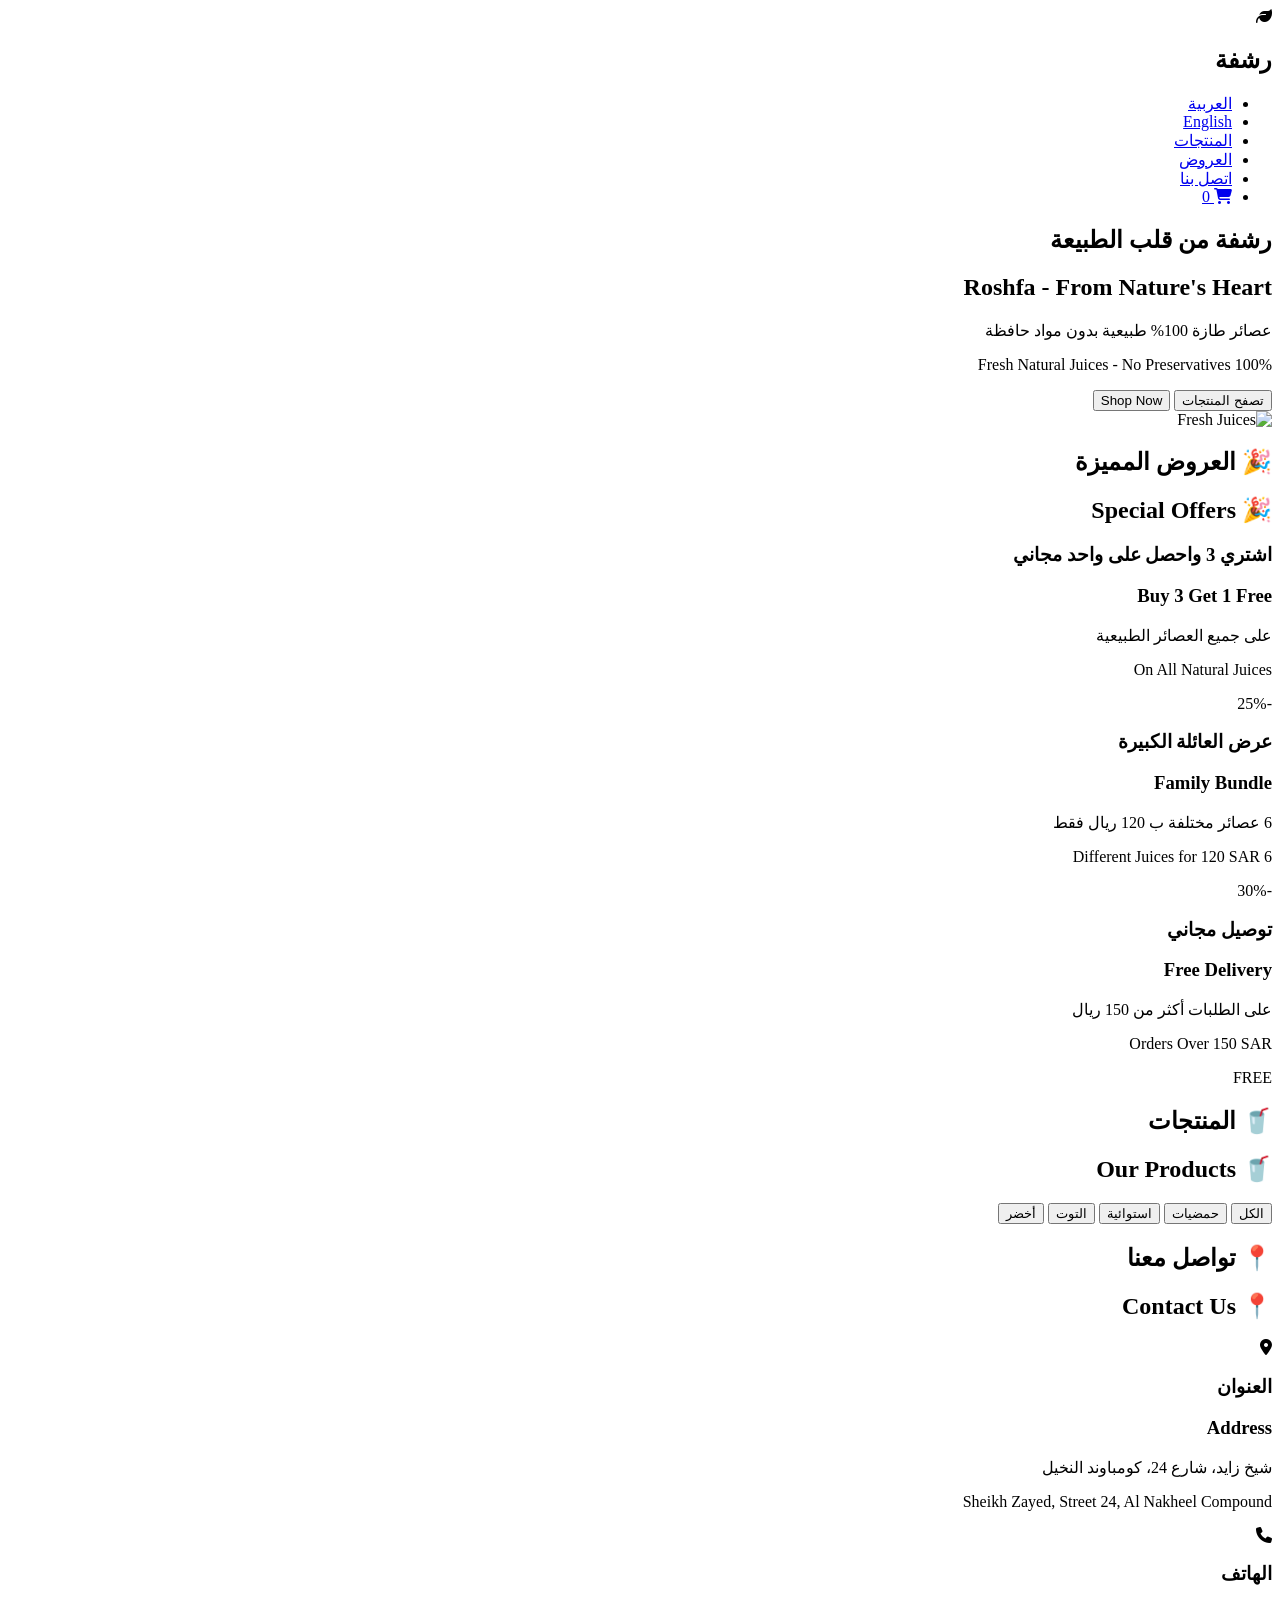
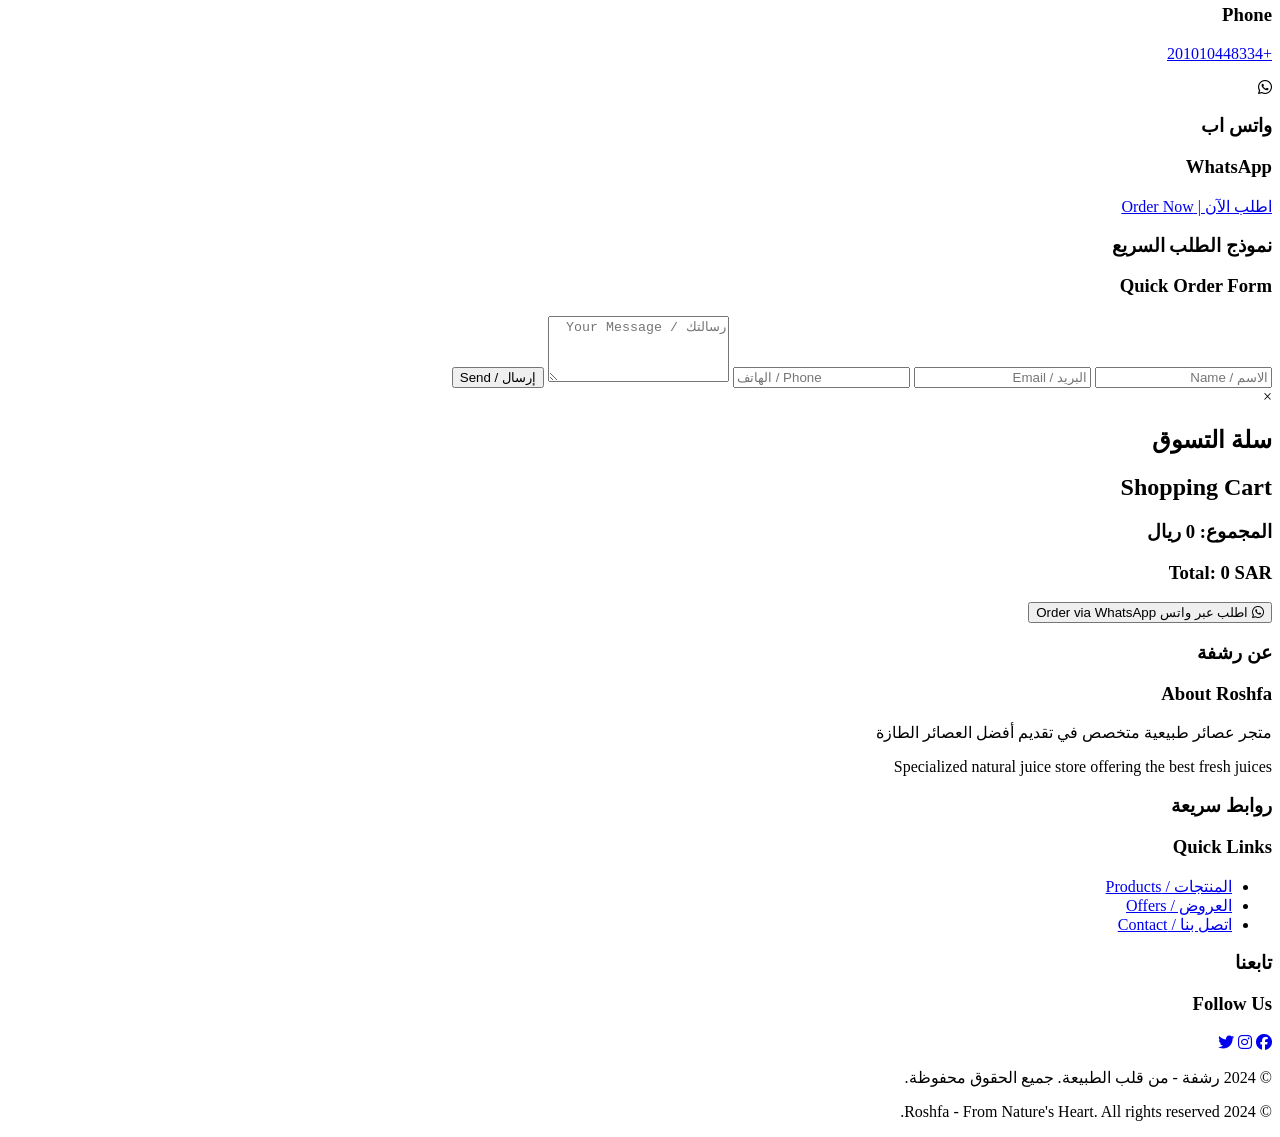
==== index.html @ 27d3b195 "Create main homepage with Arabic/English support" ====
<!DOCTYPE html>
<html lang="ar" dir="rtl">
<head>
    <meta charset="UTF-8">
    <meta name="viewport" content="width=device-width, initial-scale=1.0">
    <title>رشفة - من قلب الطبيعة | Roshfa - From Nature's Heart</title>
    <link rel="stylesheet" href="styles.css">
    <link rel="stylesheet" href="https://cdnjs.cloudflare.com/ajax/libs/font-awesome/6.4.0/css/all.min.css">
</head>
<body>
    <!-- Navigation Bar -->
    <nav class="navbar">
        <div class="container">
            <div class="logo">
                <i class="fas fa-leaf"></i>
                <h1>رشفة</h1>
            </div>
            <ul class="nav-links">
                <li><a href="#home" onclick="setLanguage('ar')">العربية</a></li>
                <li><a href="#home" onclick="setLanguage('en')">English</a></li>
                <li><a href="#products">المنتجات</a></li>
                <li><a href="#offers">العروض</a></li>
                <li><a href="#contact">اتصل بنا</a></li>
                <li><a href="#cart" class="cart-btn"><i class="fas fa-shopping-cart"></i> <span id="cart-count">0</span></a></li>
            </ul>
            <div class="hamburger">
                <span></span>
                <span></span>
                <span></span>
            </div>
        </div>
    </nav>

    <!-- Hero Section -->
    <section id="home" class="hero">
        <div class="hero-content">
            <h2 class="ar-text">رشفة من قلب الطبيعة</h2>
            <h2 class="en-text">Roshfa - From Nature's Heart</h2>
            <p class="ar-text">عصائر طازة 100% طبيعية بدون مواد حافظة</p>
            <p class="en-text">100% Fresh Natural Juices - No Preservatives</p>
            <button class="cta-btn ar-text" onclick="document.getElementById('products').scrollIntoView()">تصفح المنتجات</button>
            <button class="cta-btn en-text" onclick="document.getElementById('products').scrollIntoView()">Shop Now</button>
        </div>
        <div class="hero-image">
            <img src="https://images.unsplash.com/photo-1600271886742-f049cd451bba?w=500&h=500&fit=crop" alt="Fresh Juices">
        </div>
    </section>

    <!-- Offers Section -->
    <section id="offers" class="offers">
        <div class="container">
            <h2 class="ar-text">🎉 العروض المميزة</h2>
            <h2 class="en-text">🎉 Special Offers</h2>
            <div class="offers-grid">
                <div class="offer-card offer-1">
                    <h3 class="ar-text">اشتري 3 واحصل على واحد مجاني</h3>
                    <h3 class="en-text">Buy 3 Get 1 Free</h3>
                    <p class="ar-text">على جميع العصائر الطبيعية</p>
                    <p class="en-text">On All Natural Juices</p>
                    <span class="discount-badge">-25%</span>
                </div>
                <div class="offer-card offer-2">
                    <h3 class="ar-text">عرض العائلة الكبيرة</h3>
                    <h3 class="en-text">Family Bundle</h3>
                    <p class="ar-text">6 عصائر مختلفة ب 120 ريال فقط</p>
                    <p class="en-text">6 Different Juices for 120 SAR</p>
                    <span class="discount-badge">-30%</span>
                </div>
                <div class="offer-card offer-3">
                    <h3 class="ar-text">توصيل مجاني</h3>
                    <h3 class="en-text">Free Delivery</h3>
                    <p class="ar-text">على الطلبات أكثر من 150 ريال</p>
                    <p class="en-text">Orders Over 150 SAR</p>
                    <span class="discount-badge">FREE</span>
                </div>
            </div>
        </div>
    </section>

    <!-- Products Section -->
    <section id="products" class="products">
        <div class="container">
            <h2 class="ar-text">🥤 المنتجات</h2>
            <h2 class="en-text">🥤 Our Products</h2>
            
            <div class="filter-buttons">
                <button class="filter-btn active" onclick="filterProducts('all')">الكل</button>
                <button class="filter-btn" onclick="filterProducts('citrus')">حمضيات</button>
                <button class="filter-btn" onclick="filterProducts('tropical')">استوائية</button>
                <button class="filter-btn" onclick="filterProducts('berries')">التوت</button>
                <button class="filter-btn" onclick="filterProducts('green')">أخضر</button>
            </div>

            <div class="products-grid" id="products-grid">
                <!-- Products will be loaded here -->
            </div>
        </div>
    </section>

    <!-- Contact Section -->
    <section id="contact" class="contact">
        <div class="container">
            <h2 class="ar-text">📍 تواصل معنا</h2>
            <h2 class="en-text">📍 Contact Us</h2>
            
            <div class="contact-info">
                <div class="info-card">
                    <i class="fas fa-map-marker-alt"></i>
                    <h3 class="ar-text">العنوان</h3>
                    <h3 class="en-text">Address</h3>
                    <p class="ar-text">شيخ زايد، شارع 24، كومباوند النخيل</p>
                    <p class="en-text">Sheikh Zayed, Street 24, Al Nakheel Compound</p>
                </div>
                <div class="info-card">
                    <i class="fas fa-phone"></i>
                    <h3 class="ar-text">الهاتف</h3>
                    <h3 class="en-text">Phone</h3>
                    <p><a href="tel:+201010448334">+201010448334</a></p>
                </div>
                <div class="info-card">
                    <i class="fab fa-whatsapp"></i>
                    <h3 class="ar-text">واتس اب</h3>
                    <h3 class="en-text">WhatsApp</h3>
                    <p><a href="https://wa.me/201010448334" target="_blank">اطلب الآن | Order Now</a></p>
                </div>
            </div>

            <div class="order-form">
                <h3 class="ar-text">نموذج الطلب السريع</h3>
                <h3 class="en-text">Quick Order Form</h3>
                <form id="order-form">
                    <input type="text" placeholder="الاسم / Name" required>
                    <input type="email" placeholder="البريد / Email" required>
                    <input type="tel" placeholder="الهاتف / Phone" required>
                    <textarea placeholder="رسالتك / Your Message" rows="4" required></textarea>
                    <button type="submit" class="submit-btn">إرسال / Send</button>
                </form>
            </div>
        </div>
    </section>

    <!-- Cart Modal -->
    <div id="cart-modal" class="modal">
        <div class="modal-content">
            <span class="close" onclick="closeCart()">&times;</span>
            <h2 class="ar-text">سلة التسوق</h2>
            <h2 class="en-text">Shopping Cart</h2>
            <div id="cart-items"></div>
            <div class="cart-total">
                <h3 class="ar-text">المجموع: <span id="total-price">0</span> ريال</h3>
                <h3 class="en-text">Total: <span id="total-price-en">0</span> SAR</h3>
            </div>
            <button class="order-btn" onclick="orderViaWhatsApp()">
                <i class="fab fa-whatsapp"></i>
                <span class="ar-text">اطلب عبر واتس</span>
                <span class="en-text">Order via WhatsApp</span>
            </button>
        </div>
    </div>

    <!-- Footer -->
    <footer class="footer">
        <div class="container">
            <div class="footer-content">
                <div class="footer-section">
                    <h3 class="ar-text">عن رشفة</h3>
                    <h3 class="en-text">About Roshfa</h3>
                    <p class="ar-text">متجر عصائر طبيعية متخصص في تقديم أفضل العصائر الطازة</p>
                    <p class="en-text">Specialized natural juice store offering the best fresh juices</p>
                </div>
                <div class="footer-section">
                    <h3 class="ar-text">روابط سريعة</h3>
                    <h3 class="en-text">Quick Links</h3>
                    <ul>
                        <li><a href="#products">المنتجات / Products</a></li>
                        <li><a href="#offers">العروض / Offers</a></li>
                        <li><a href="#contact">اتصل بنا / Contact</a></li>
                    </ul>
                </div>
                <div class="footer-section">
                    <h3 class="ar-text">تابعنا</h3>
                    <h3 class="en-text">Follow Us</h3>
                    <div class="social-links">
                        <a href="#"><i class="fab fa-facebook"></i></a>
                        <a href="#"><i class="fab fa-instagram"></i></a>
                        <a href="#"><i class="fab fa-twitter"></i></a>
                    </div>
                </div>
            </div>
            <div class="footer-bottom">
                <p class="ar-text">&copy; 2024 رشفة - من قلب الطبيعة. جميع الحقوق محفوظة.</p>
                <p class="en-text">&copy; 2024 Roshfa - From Nature's Heart. All rights reserved.</p>
            </div>
        </div>
    </footer>

    <script src="script.js"></script>
</body>
</html>
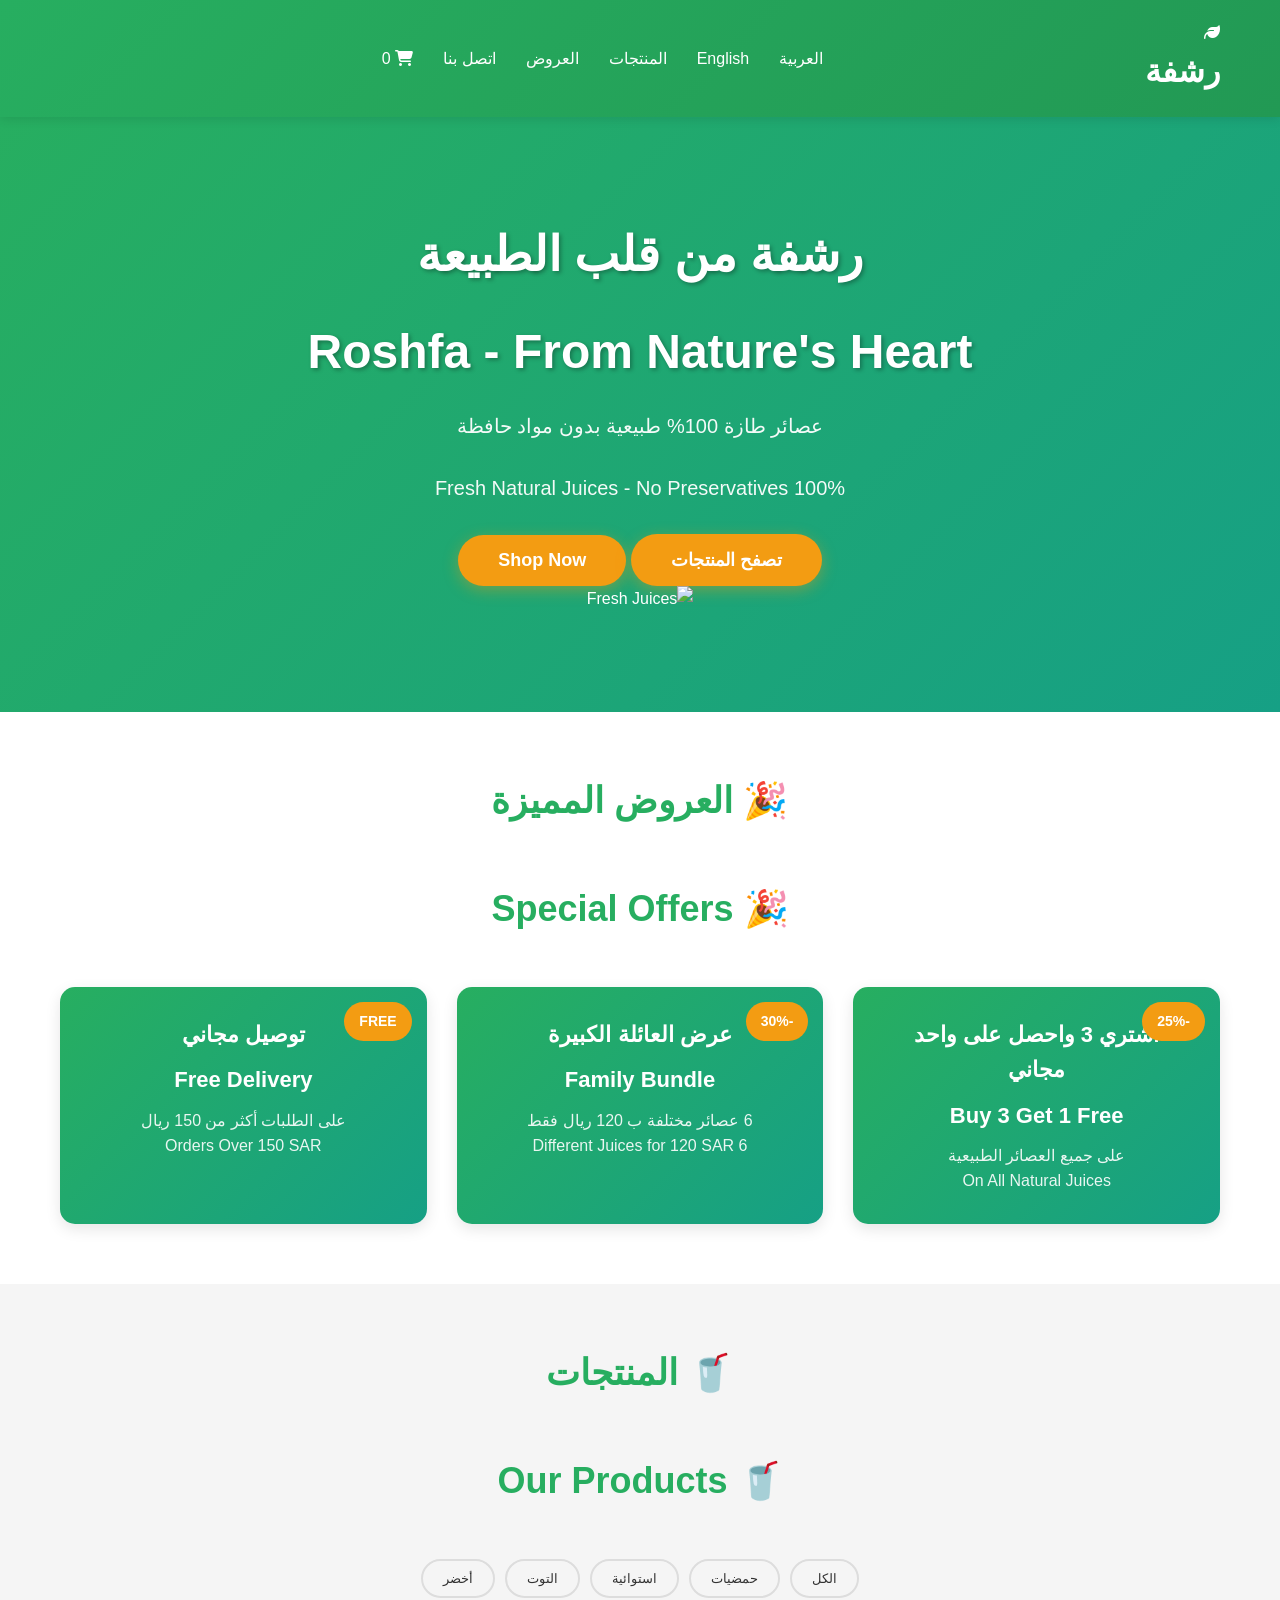
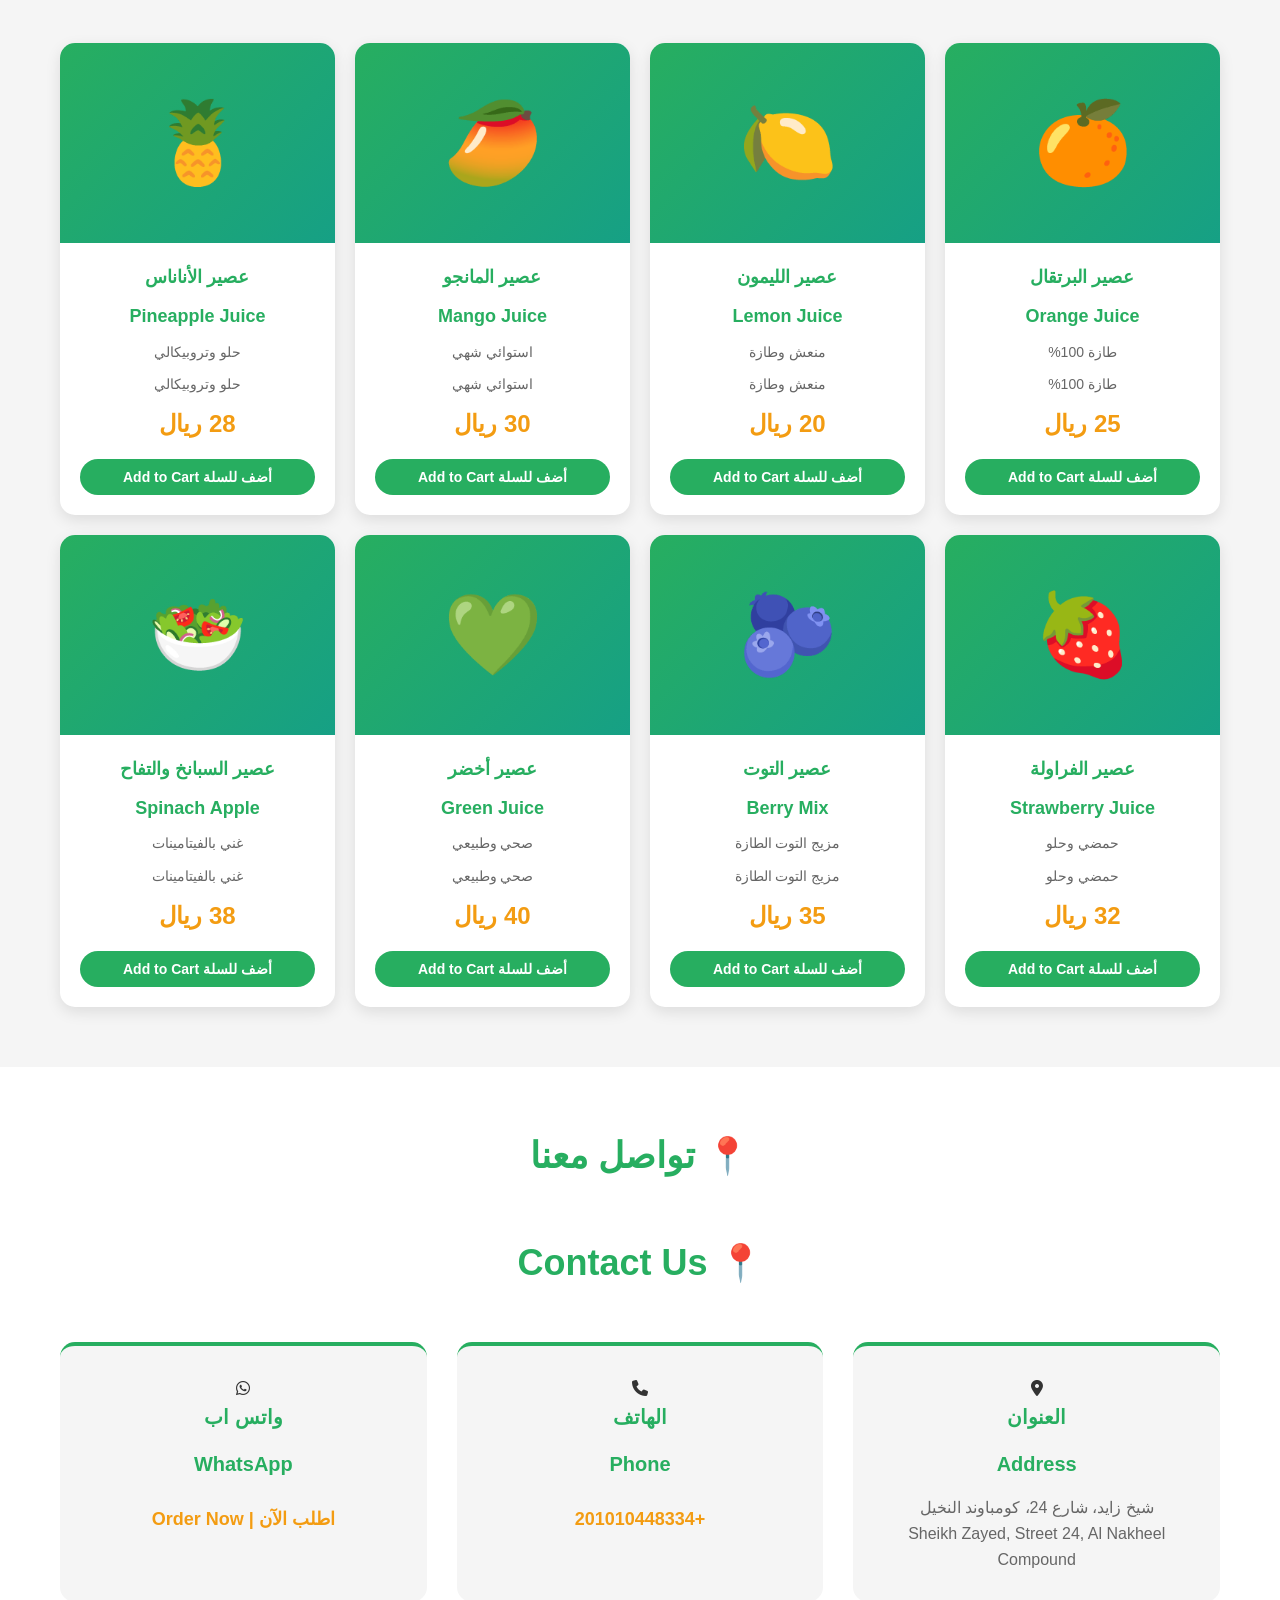
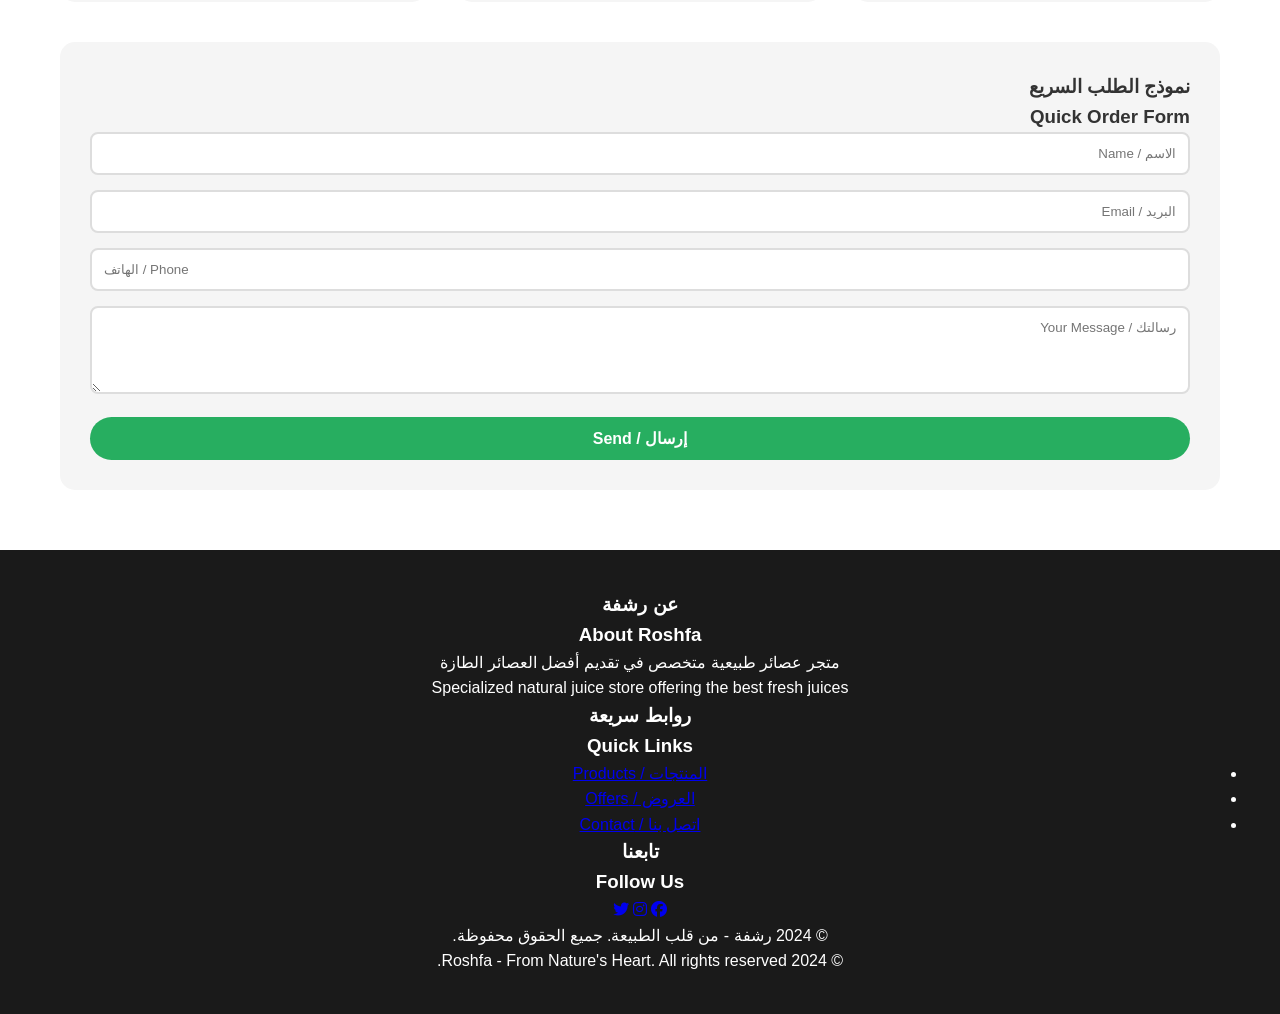
==== commit f6707756: "Fix: correct stylesheet link from styles.css to style.css and add proper cart opening functionality" ====
--- a/index.html
+++ b/index.html
@@ -4,7 +4,7 @@
     <meta charset="UTF-8">
     <meta name="viewport" content="width=device-width, initial-scale=1.0">
     <title>رشفة - من قلب الطبيعة | Roshfa - From Nature's Heart</title>
-    <link rel="stylesheet" href="styles.css">
+    <link rel="stylesheet" href="style.css">
     <link rel="stylesheet" href="https://cdnjs.cloudflare.com/ajax/libs/font-awesome/6.4.0/css/all.min.css">
 </head>
 <body>
@@ -21,7 +21,7 @@
                 <li><a href="#products">المنتجات</a></li>
                 <li><a href="#offers">العروض</a></li>
                 <li><a href="#contact">اتصل بنا</a></li>
-                <li><a href="#cart" class="cart-btn"><i class="fas fa-shopping-cart"></i> <span id="cart-count">0</span></a></li>
+                <li><a href="#cart" class="cart-btn" onclick="openCart()"><i class="fas fa-shopping-cart"></i> <span id="cart-count">0</span></a></li>
             </ul>
             <div class="hamburger">
                 <span></span>
--- a/style.css
+++ b/style.css
@@ -0,0 +1,414 @@
+/* ========== Global Styles ========== */
+* {
+    margin: 0;
+    padding: 0;
+    box-sizing: border-box;
+}
+
+html {
+    scroll-behavior: smooth;
+}
+
+body {
+    font-family: 'Arial', sans-serif;
+    background-color: #f5f5f5;
+    color: #333;
+    line-height: 1.6;
+}
+
+.container {
+    max-width: 1200px;
+    margin: 0 auto;
+    padding: 0 20px;
+}
+
+/* ========== Navigation Bar ========== */
+.navbar {
+    background: linear-gradient(135deg, #27ae60, #229954);
+    color: white;
+    padding: 20px 0;
+    position: sticky;
+    top: 0;
+    z-index: 100;
+    box-shadow: 0 2px 10px rgba(0, 0, 0, 0.1);
+}
+
+.navbar .container {
+    display: flex;
+    justify-content: space-between;
+    align-items: center;
+}
+
+.logo h1 {
+    font-size: 32px;
+    margin: 0;
+}
+
+.logo p {
+    font-size: 14px;
+    margin: 0;
+    opacity: 0.9;
+}
+
+.nav-links {
+    display: flex;
+    gap: 30px;
+    list-style: none;
+}
+
+.nav-links a {
+    color: white;
+    text-decoration: none;
+    font-size: 16px;
+    transition: opacity 0.3s ease;
+}
+
+.nav-links a:hover {
+    opacity: 0.7;
+}
+
+/* ========== Hero Section ========== */
+.hero {
+    background: linear-gradient(135deg, #27ae60 0%, #16a085 100%);
+    color: white;
+    padding: 100px 20px;
+    text-align: center;
+    min-height: 500px;
+    display: flex;
+    flex-direction: column;
+    justify-content: center;
+    align-items: center;
+}
+
+.hero h2 {
+    font-size: 48px;
+    margin-bottom: 20px;
+    text-shadow: 2px 2px 4px rgba(0, 0, 0, 0.3);
+}
+
+.hero p {
+    font-size: 20px;
+    margin-bottom: 30px;
+    opacity: 0.95;
+}
+
+.cta-btn {
+    background-color: #f39c12;
+    color: white;
+    padding: 15px 40px;
+    font-size: 18px;
+    border: none;
+    border-radius: 50px;
+    cursor: pointer;
+    font-weight: bold;
+    transition: all 0.3s ease;
+    box-shadow: 0 4px 15px rgba(243, 156, 18, 0.4);
+}
+
+.cta-btn:hover {
+    background-color: #e67e22;
+    transform: translateY(-3px);
+    box-shadow: 0 6px 20px rgba(243, 156, 18, 0.6);
+}
+
+.cta-btn:active {
+    transform: translateY(-1px);
+}
+
+/* ========== Offers Section ========== */
+.offers {
+    padding: 60px 20px;
+    background-color: white;
+}
+
+.offers h2 {
+    text-align: center;
+    font-size: 36px;
+    margin-bottom: 50px;
+    color: #27ae60;
+    font-weight: bold;
+}
+
+.offers-grid {
+    display: grid;
+    grid-template-columns: repeat(auto-fit, minmax(280px, 1fr));
+    gap: 30px;
+}
+
+.offer-card {
+    background: linear-gradient(135deg, #27ae60, #16a085);
+    color: white;
+    padding: 30px;
+    border-radius: 15px;
+    position: relative;
+    box-shadow: 0 5px 15px rgba(0, 0, 0, 0.1);
+    transition: all 0.3s ease;
+    text-align: center;
+}
+
+.offer-card:hover {
+    transform: translateY(-10px);
+    box-shadow: 0 15px 30px rgba(0, 0, 0, 0.2);
+}
+
+.offer-card h3 {
+    font-size: 22px;
+    margin-bottom: 10px;
+}
+
+.offer-card p {
+    font-size: 16px;
+    opacity: 0.9;
+}
+
+.discount-badge {
+    position: absolute;
+    top: 15px;
+    right: 15px;
+    background-color: #f39c12;
+    color: white;
+    padding: 8px 15px;
+    border-radius: 20px;
+    font-weight: bold;
+    font-size: 14px;
+}
+
+/* ========== Products Section ========== */
+.products {
+    padding: 60px 20px;
+    background-color: #f5f5f5;
+}
+
+.products h2 {
+    text-align: center;
+    font-size: 36px;
+    margin-bottom: 50px;
+    color: #27ae60;
+    font-weight: bold;
+}
+
+.products-grid {
+    display: grid;
+    grid-template-columns: repeat(auto-fill, minmax(220px, 1fr));
+    gap: 20px;
+}
+
+.product-card {
+    background-color: white;
+    border-radius: 15px;
+    overflow: hidden;
+    box-shadow: 0 5px 15px rgba(0, 0, 0, 0.1);
+    transition: all 0.3s ease;
+    cursor: pointer;
+}
+
+.product-card:hover {
+    transform: translateY(-10px);
+    box-shadow: 0 15px 30px rgba(0, 0, 0, 0.2);
+}
+
+.product-image {
+    width: 100%;
+    height: 200px;
+    background: linear-gradient(135deg, #27ae60, #16a085);
+    display: flex;
+    align-items: center;
+    justify-content: center;
+    font-size: 80px;
+}
+
+.product-info {
+    padding: 20px;
+    text-align: center;
+}
+
+.product-info h3 {
+    color: #27ae60;
+    margin-bottom: 10px;
+    font-size: 18px;
+}
+
+.product-info p {
+    color: #666;
+    font-size: 14px;
+    margin-bottom: 10px;
+}
+
+.product-price {
+    color: #f39c12;
+    font-size: 24px;
+    font-weight: bold;
+    margin-bottom: 15px;
+}
+
+.add-to-cart {
+    background-color: #27ae60;
+    color: white;
+    padding: 10px 20px;
+    border: none;
+    border-radius: 25px;
+    cursor: pointer;
+    font-weight: bold;
+    font-size: 14px;
+    transition: all 0.3s ease;
+    width: 100%;
+}
+
+.add-to-cart:hover {
+    background-color: #229954;
+    transform: scale(1.05);
+}
+
+.add-to-cart:active {
+    transform: scale(0.98);
+}
+
+/* ========== Contact Section ========== */
+.contact {
+    padding: 60px 20px;
+    background-color: white;
+}
+
+.contact h2 {
+    text-align: center;
+    font-size: 36px;
+    margin-bottom: 50px;
+    color: #27ae60;
+    font-weight: bold;
+}
+
+.contact-info {
+    display: grid;
+    grid-template-columns: repeat(auto-fit, minmax(250px, 1fr));
+    gap: 30px;
+    margin-bottom: 40px;
+}
+
+.info-card {
+    background-color: #f5f5f5;
+    padding: 30px;
+    border-radius: 15px;
+    text-align: center;
+    border-top: 4px solid #27ae60;
+    transition: all 0.3s ease;
+}
+
+.info-card:hover {
+    box-shadow: 0 10px 25px rgba(0, 0, 0, 0.1);
+    transform: translateY(-5px);
+}
+
+.info-card h3 {
+    color: #27ae60;
+    margin-bottom: 15px;
+    font-size: 20px;
+}
+
+.info-card p {
+    font-size: 16px;
+    color: #666;
+}
+
+.info-card a {
+    color: #f39c12;
+    text-decoration: none;
+    font-weight: bold;
+    font-size: 18px;
+    display: inline-block;
+    margin-top: 10px;
+    transition: all 0.3s ease;
+}
+
+.info-card a:hover {
+    color: #e67e22;
+    transform: scale(1.1);
+}
+
+.whatsapp-btn {
+    display: inline-block;
+    background-color: #25d366;
+    color: white;
+    padding: 15px 40px;
+    border-radius: 50px;
+    text-decoration: none;
+    font-weight: bold;
+    font-size: 16px;
+    transition: all 0.3s ease;
+    margin-top: 15px;
+}
+
+.whatsapp-btn:hover {
+    background-color: #20ba5a;
+    transform: scale(1.05);
+}
+
+/* ========== Footer ========== */
+.footer {
+    background-color: #1a1a1a;
+    color: white;
+    padding: 40px 20px;
+    text-align: center;
+    font-size: 16px;
+}
+
+/* ========== Responsive Design ========== */
+@media (max-width: 768px) {
+    .hero h2 {
+        font-size: 36px;
+    }
+
+    .hero p {
+        font-size: 16px;
+    }
+
+    .nav-links {
+        gap: 15px;
+        font-size: 14px;
+    }
+
+    .offers h2,
+    .products h2,
+    .contact h2 {
+        font-size: 28px;
+        margin-bottom: 30px;
+    }
+
+    .products-grid {
+        grid-template-columns: repeat(auto-fill, minmax(150px, 1fr));
+        gap: 15px;
+    }
+
+    .offer-card,
+    .info-card {
+        padding: 20px;
+    }
+
+    .contact-info {
+        grid-template-columns: 1fr;
+    }
+}
+
+@media (max-width: 480px) {
+    .navbar .container {
+        flex-direction: column;
+        gap: 15px;
+    }
+
+    .nav-links {
+        flex-wrap: wrap;
+        justify-content: center;
+    }
+
+    .hero {
+        padding: 60px 15px;
+        min-height: 400px;
+    }
+
+    .hero h2 {
+        font-size: 28px;
+    }
+
+    .products-grid {
+        grid-template-columns: repeat(auto-fill, minmax(140px, 1fr));
+    }
+}
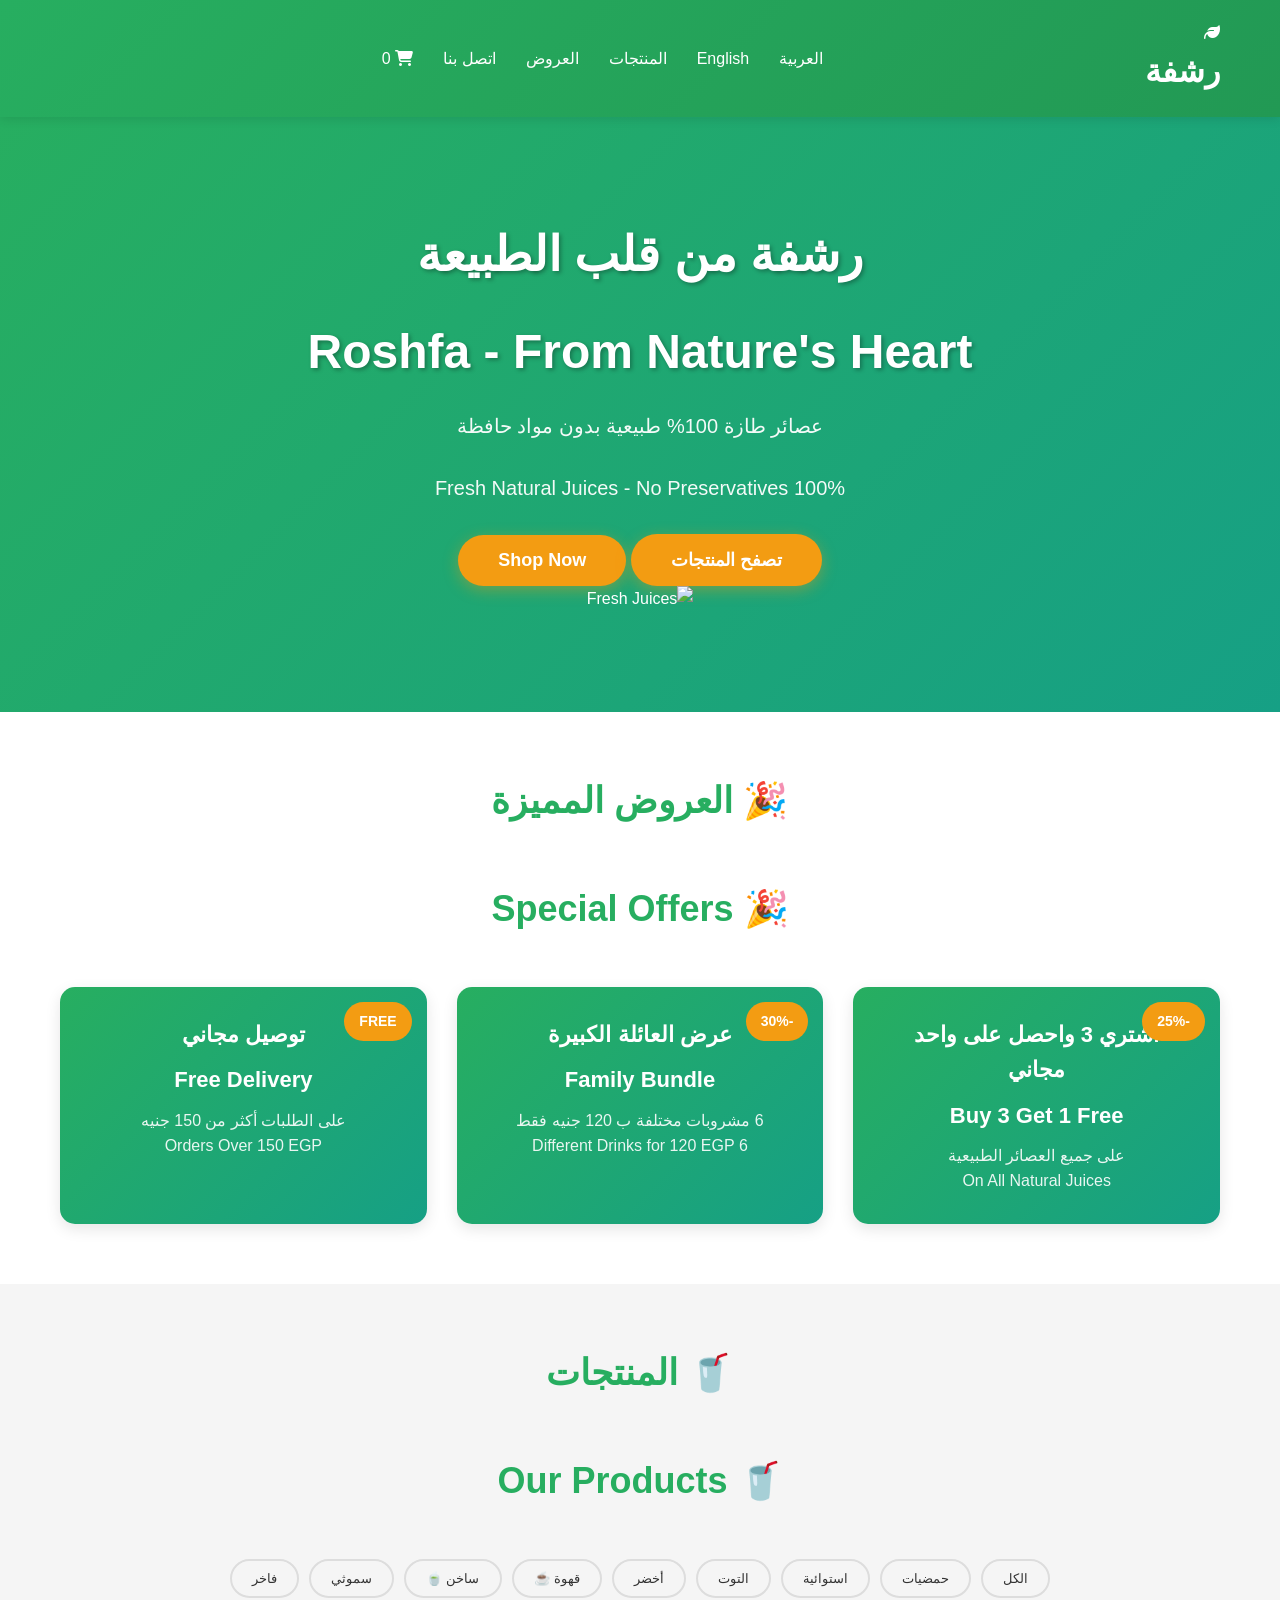
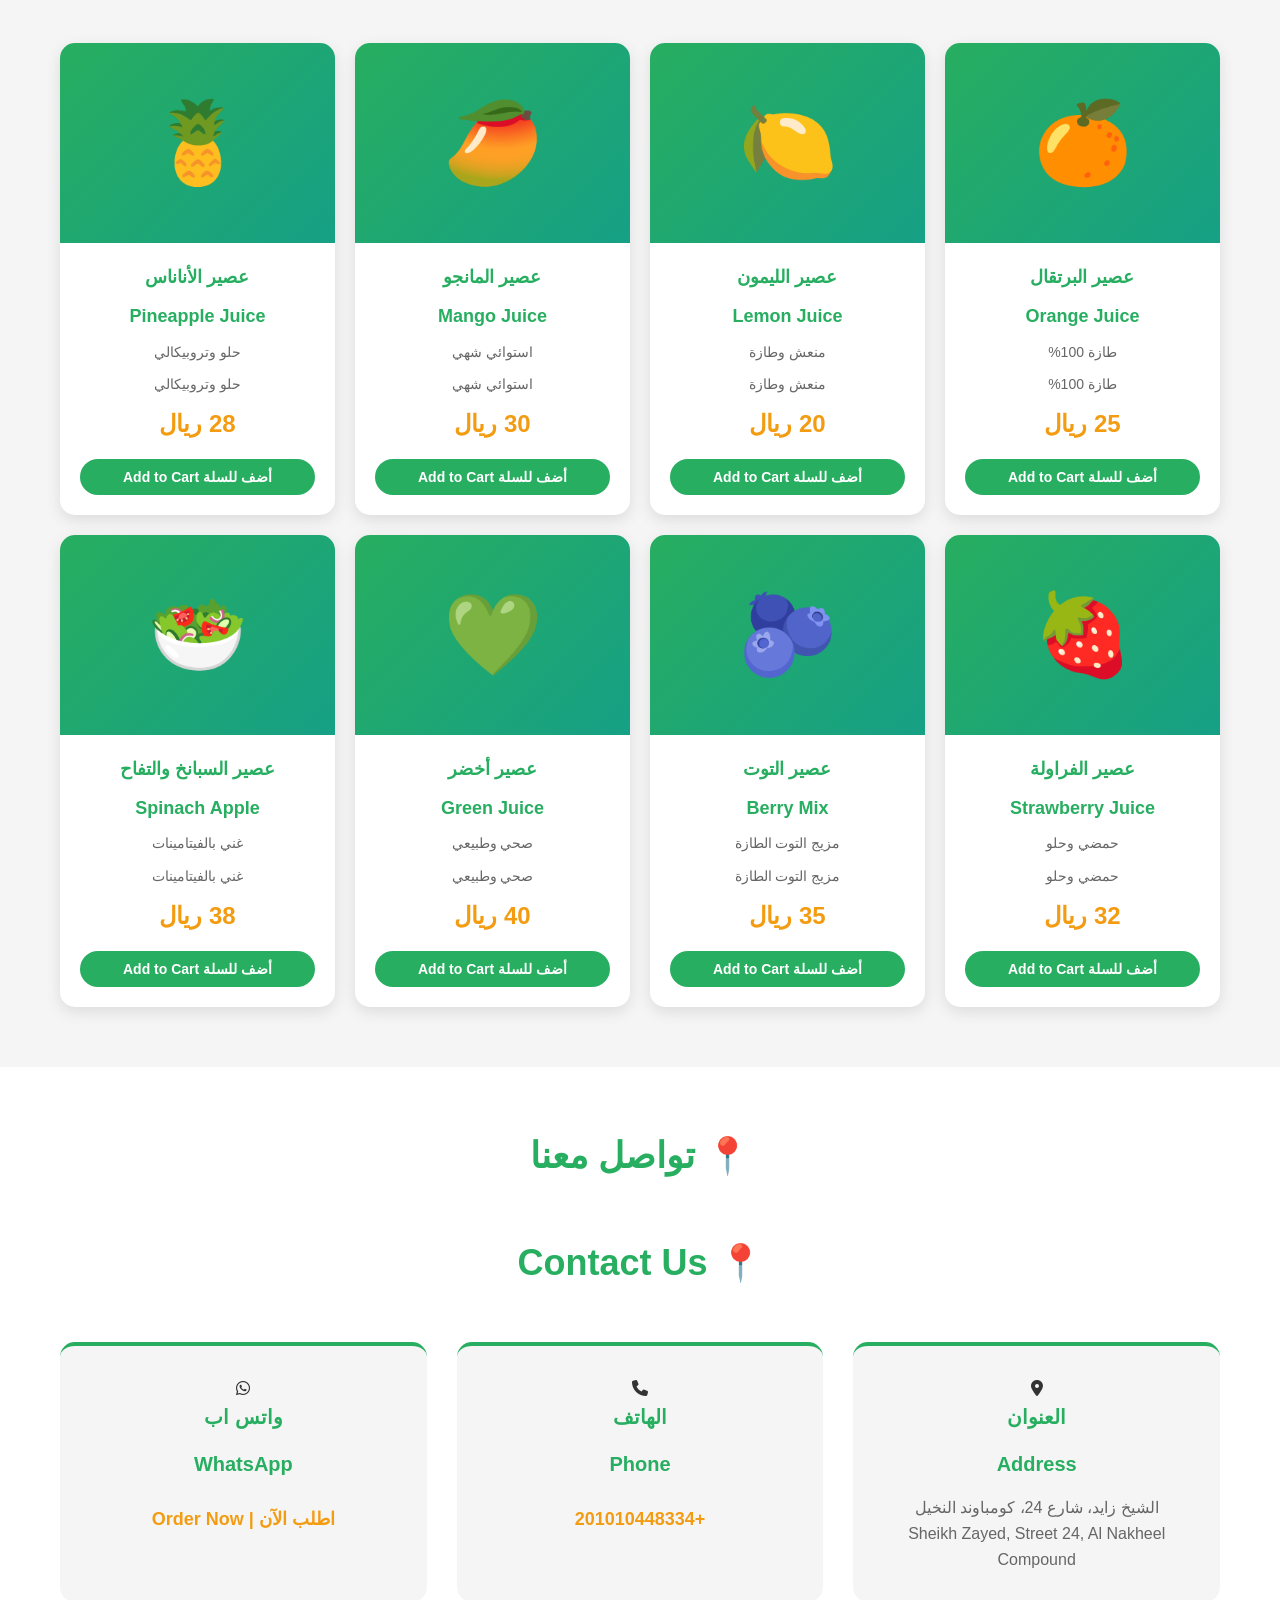
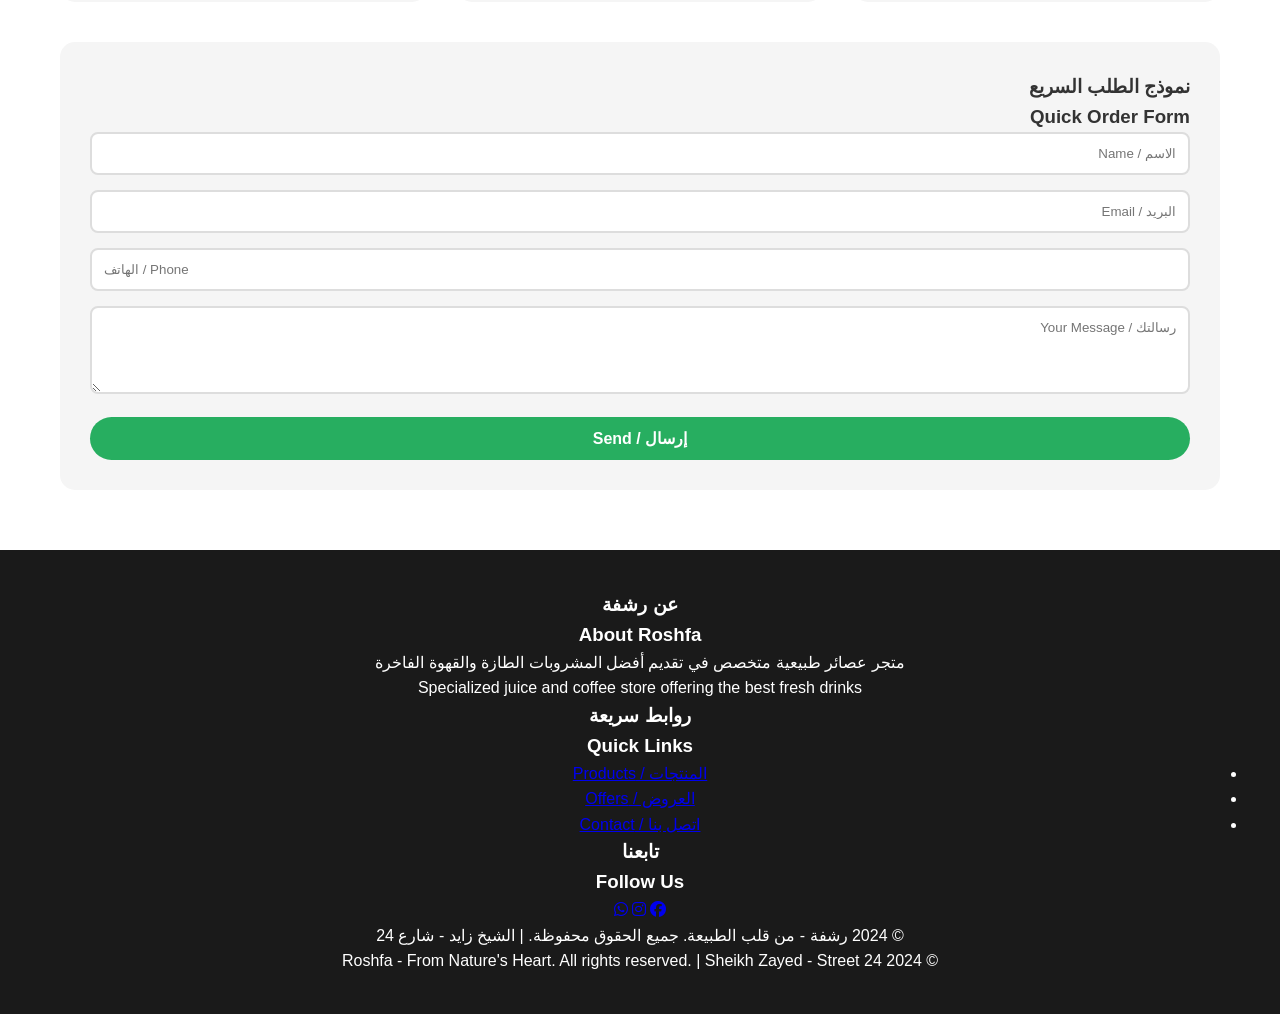
==== commit b69ef1f3: "Update: Change currency to Egyptian Pound, add new categories, update address and WhatsApp contact" ====
--- a/index.html
+++ b/index.html
@@ -62,15 +62,15 @@
                 <div class="offer-card offer-2">
                     <h3 class="ar-text">عرض العائلة الكبيرة</h3>
                     <h3 class="en-text">Family Bundle</h3>
-                    <p class="ar-text">6 عصائر مختلفة ب 120 ريال فقط</p>
-                    <p class="en-text">6 Different Juices for 120 SAR</p>
+                    <p class="ar-text">6 مشروبات مختلفة ب 120 جنيه فقط</p>
+                    <p class="en-text">6 Different Drinks for 120 EGP</p>
                     <span class="discount-badge">-30%</span>
                 </div>
                 <div class="offer-card offer-3">
                     <h3 class="ar-text">توصيل مجاني</h3>
                     <h3 class="en-text">Free Delivery</h3>
-                    <p class="ar-text">على الطلبات أكثر من 150 ريال</p>
-                    <p class="en-text">Orders Over 150 SAR</p>
+                    <p class="ar-text">على الطلبات أكثر من 150 جنيه</p>
+                    <p class="en-text">Orders Over 150 EGP</p>
                     <span class="discount-badge">FREE</span>
                 </div>
             </div>
@@ -89,6 +89,10 @@
                 <button class="filter-btn" onclick="filterProducts('tropical')">استوائية</button>
                 <button class="filter-btn" onclick="filterProducts('berries')">التوت</button>
                 <button class="filter-btn" onclick="filterProducts('green')">أخضر</button>
+                <button class="filter-btn" onclick="filterProducts('coffee')">قهوة ☕</button>
+                <button class="filter-btn" onclick="filterProducts('hot')">ساخن 🍵</button>
+                <button class="filter-btn" onclick="filterProducts('smoothie')">سموثي</button>
+                <button class="filter-btn" onclick="filterProducts('premium')">فاخر</button>
             </div>
 
             <div class="products-grid" id="products-grid">
@@ -108,7 +112,7 @@
                     <i class="fas fa-map-marker-alt"></i>
                     <h3 class="ar-text">العنوان</h3>
                     <h3 class="en-text">Address</h3>
-                    <p class="ar-text">شيخ زايد، شارع 24، كومباوند النخيل</p>
+                    <p class="ar-text">الشيخ زايد، شارع 24، كومباوند النخيل</p>
                     <p class="en-text">Sheikh Zayed, Street 24, Al Nakheel Compound</p>
                 </div>
                 <div class="info-card">
@@ -147,8 +151,8 @@
             <h2 class="en-text">Shopping Cart</h2>
             <div id="cart-items"></div>
             <div class="cart-total">
-                <h3 class="ar-text">المجموع: <span id="total-price">0</span> ريال</h3>
-                <h3 class="en-text">Total: <span id="total-price-en">0</span> SAR</h3>
+                <h3 class="ar-text">المجموع: <span id="total-price">0</span> ج.م</h3>
+                <h3 class="en-text">Total: <span id="total-price-en">0</span> EGP</h3>
             </div>
             <button class="order-btn" onclick="orderViaWhatsApp()">
                 <i class="fab fa-whatsapp"></i>
@@ -165,8 +169,8 @@
                 <div class="footer-section">
                     <h3 class="ar-text">عن رشفة</h3>
                     <h3 class="en-text">About Roshfa</h3>
-                    <p class="ar-text">متجر عصائر طبيعية متخصص في تقديم أفضل العصائر الطازة</p>
-                    <p class="en-text">Specialized natural juice store offering the best fresh juices</p>
+                    <p class="ar-text">متجر عصائر طبيعية متخصص في تقديم أفضل المشروبات الطازة والقهوة الفاخرة</p>
+                    <p class="en-text">Specialized juice and coffee store offering the best fresh drinks</p>
                 </div>
                 <div class="footer-section">
                     <h3 class="ar-text">روابط سريعة</h3>
@@ -183,13 +187,13 @@
                     <div class="social-links">
                         <a href="#"><i class="fab fa-facebook"></i></a>
                         <a href="#"><i class="fab fa-instagram"></i></a>
-                        <a href="#"><i class="fab fa-twitter"></i></a>
+                        <a href="#"><i class="fab fa-whatsapp"></i></a>
                     </div>
                 </div>
             </div>
             <div class="footer-bottom">
-                <p class="ar-text">&copy; 2024 رشفة - من قلب الطبيعة. جميع الحقوق محفوظة.</p>
-                <p class="en-text">&copy; 2024 Roshfa - From Nature's Heart. All rights reserved.</p>
+                <p class="ar-text">&copy; 2024 رشفة - من قلب الطبيعة. جميع الحقوق محفوظة. | الشيخ زايد - شارع 24</p>
+                <p class="en-text">&copy; 2024 Roshfa - From Nature's Heart. All rights reserved. | Sheikh Zayed - Street 24</p>
             </div>
         </div>
     </footer>
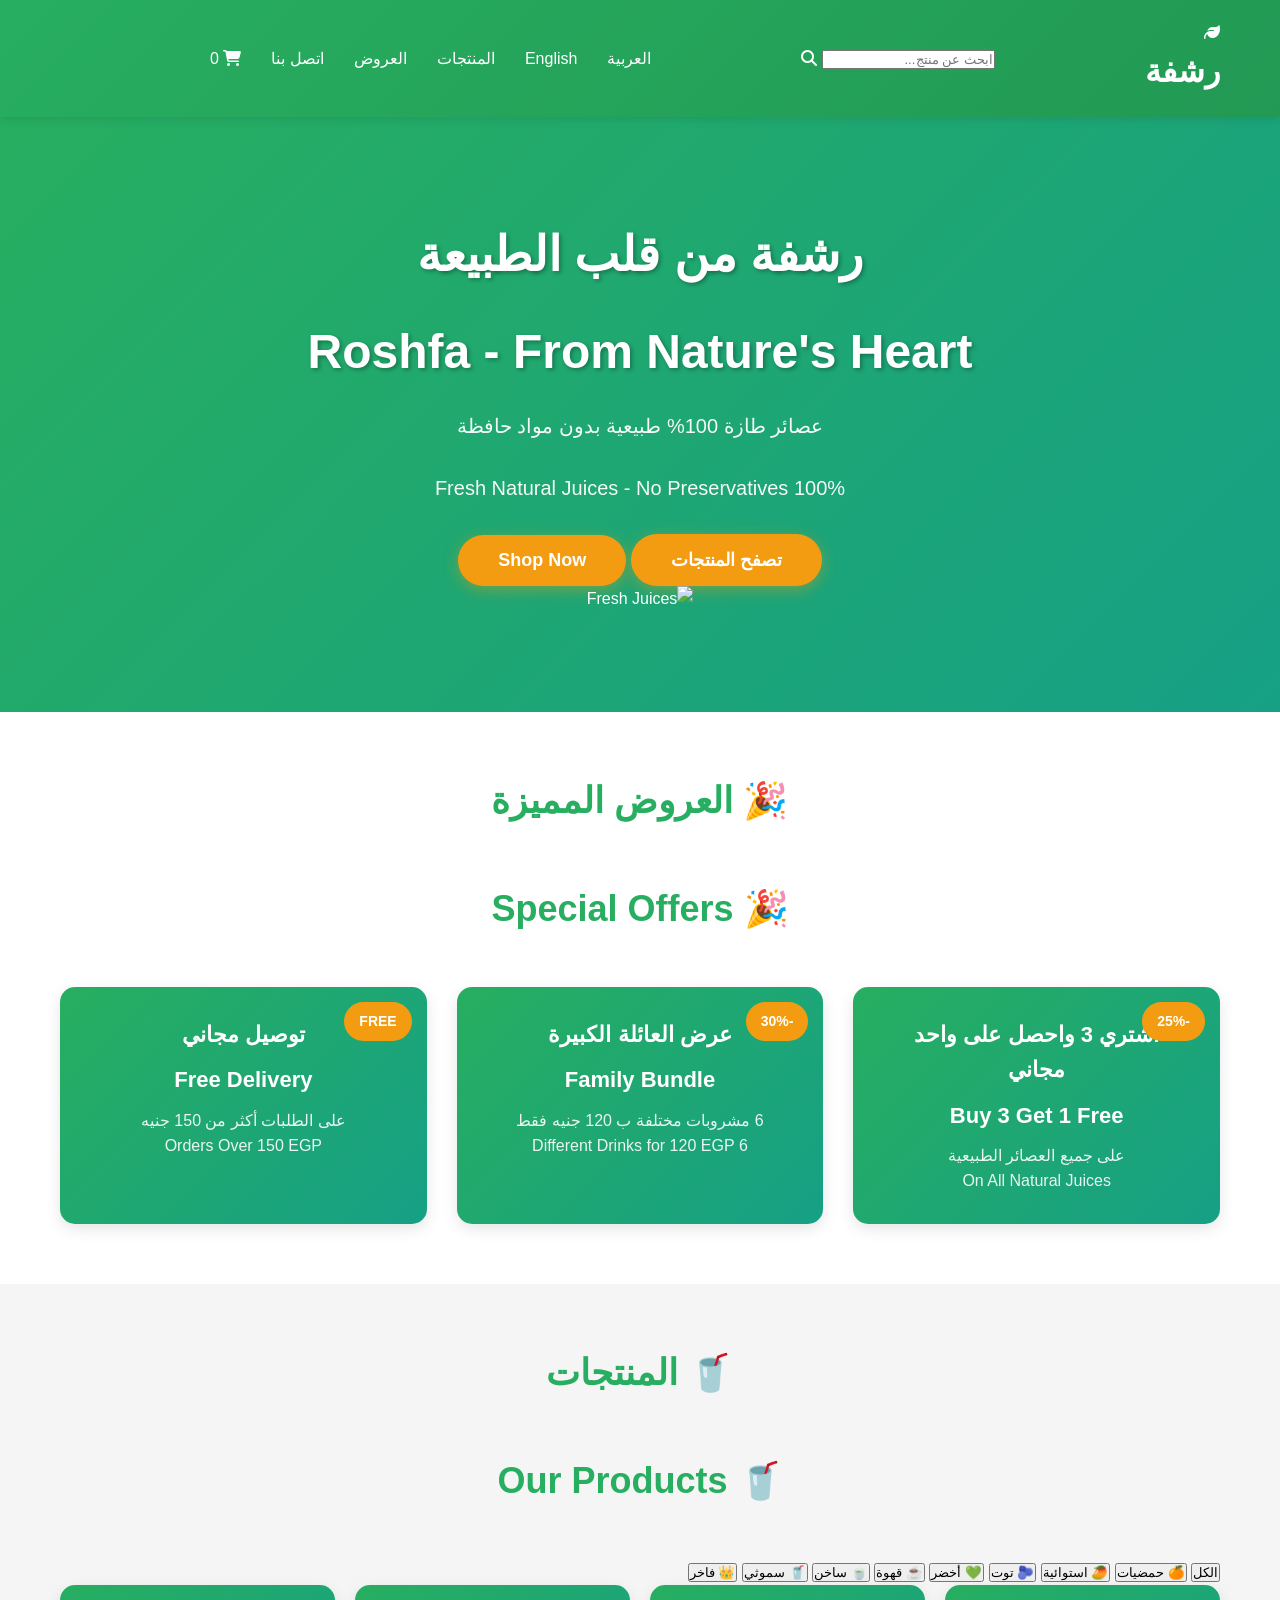
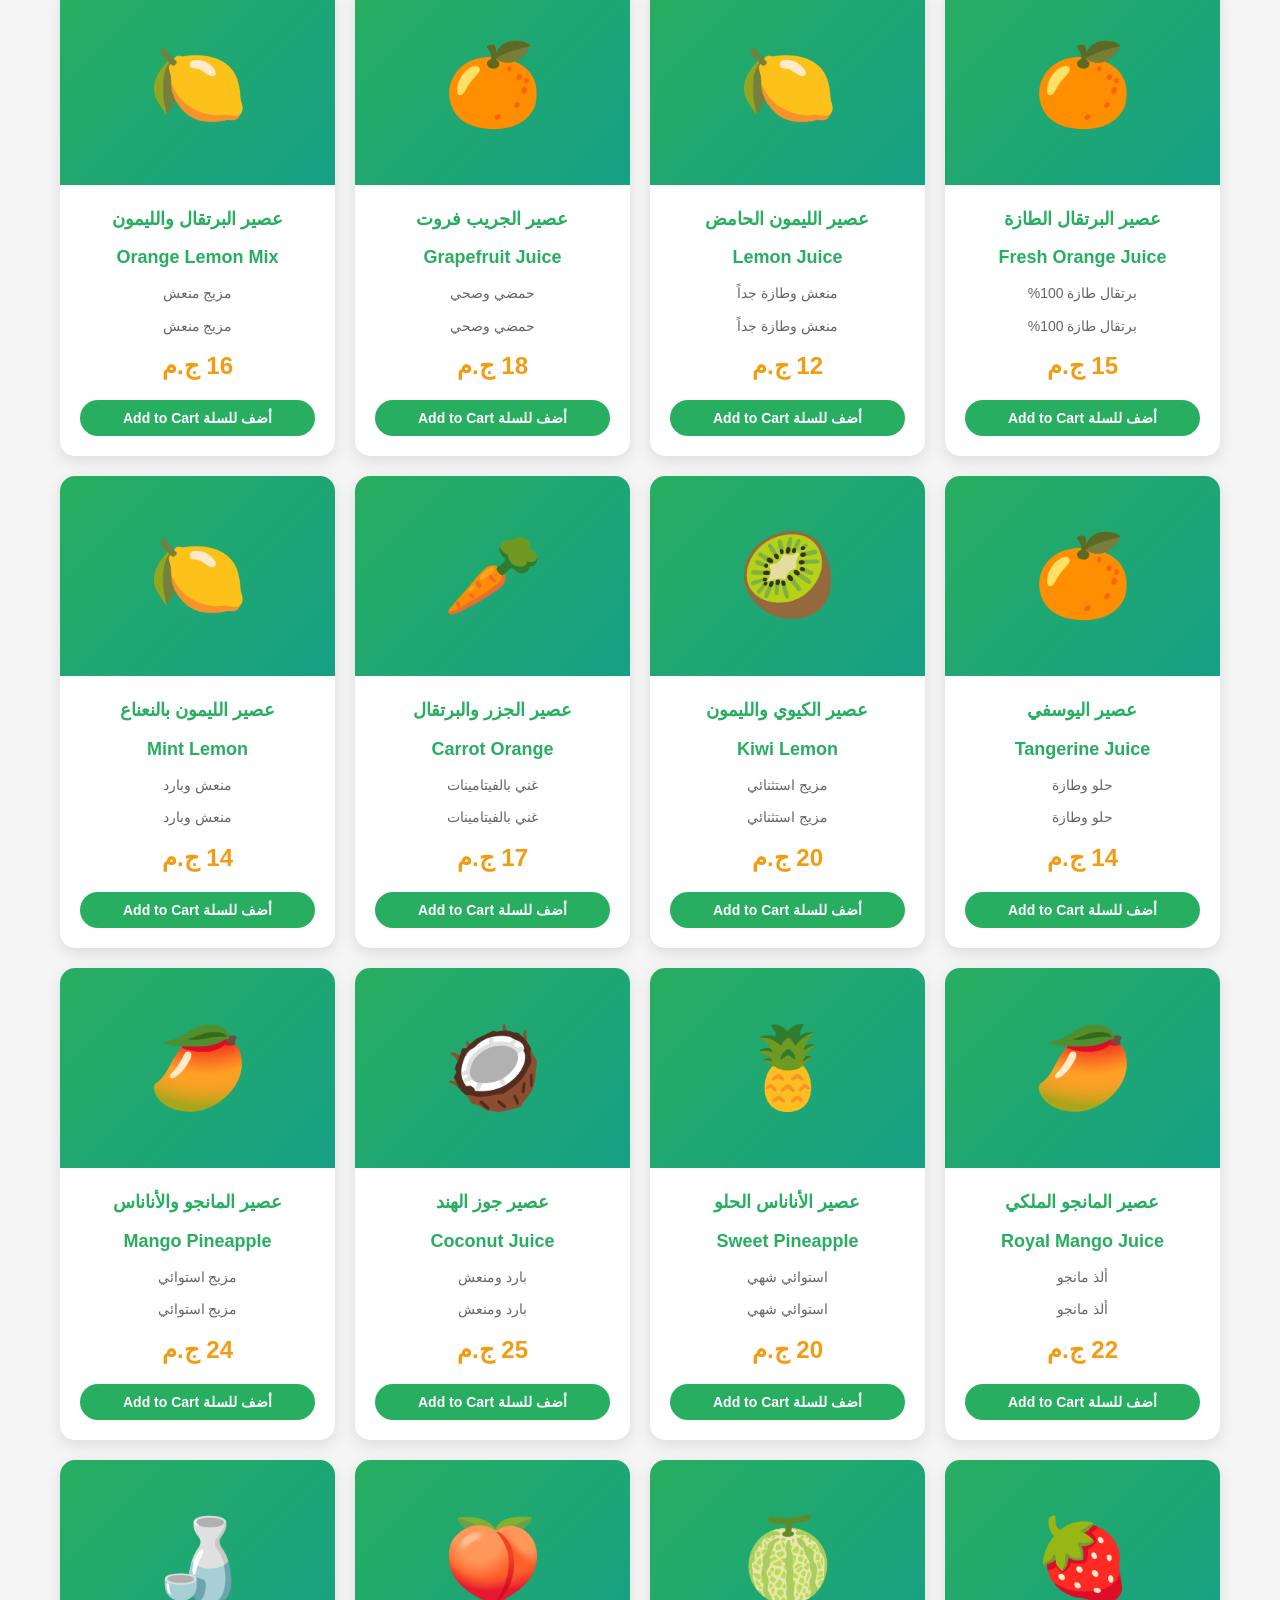
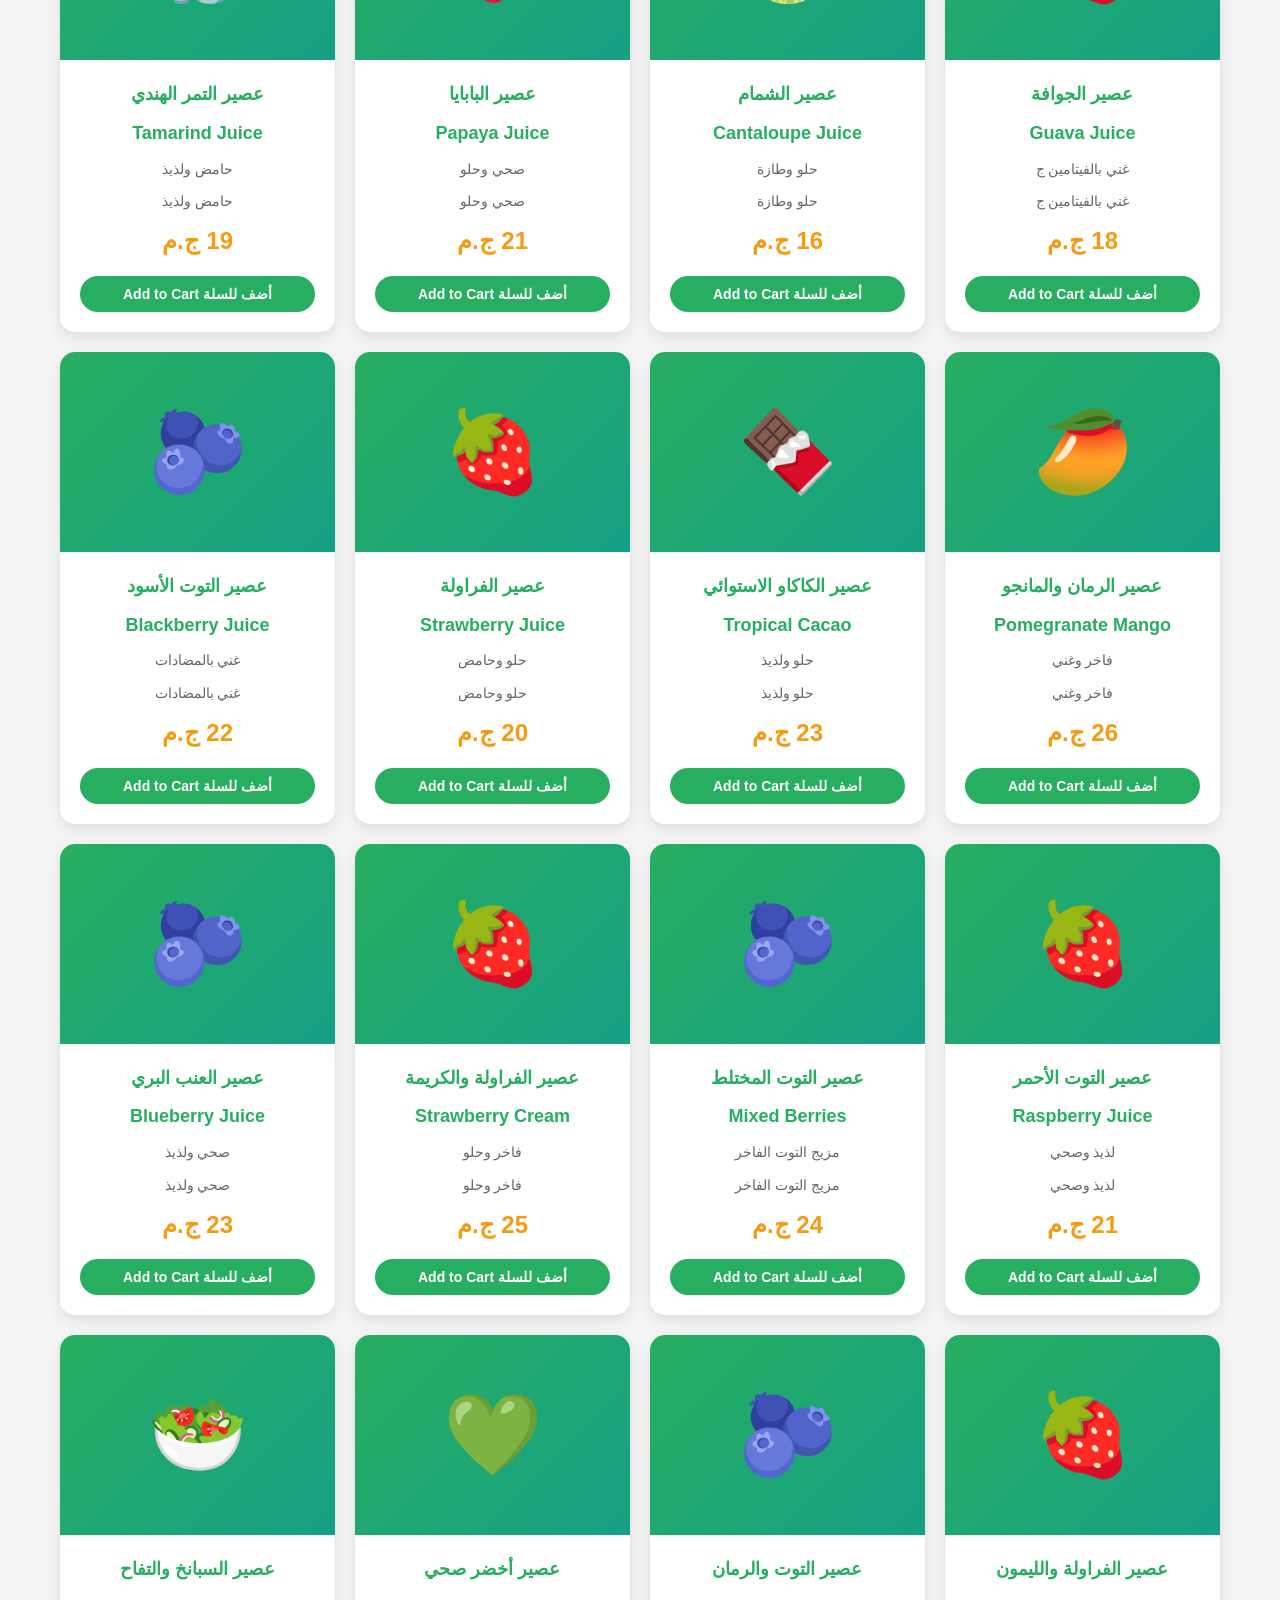
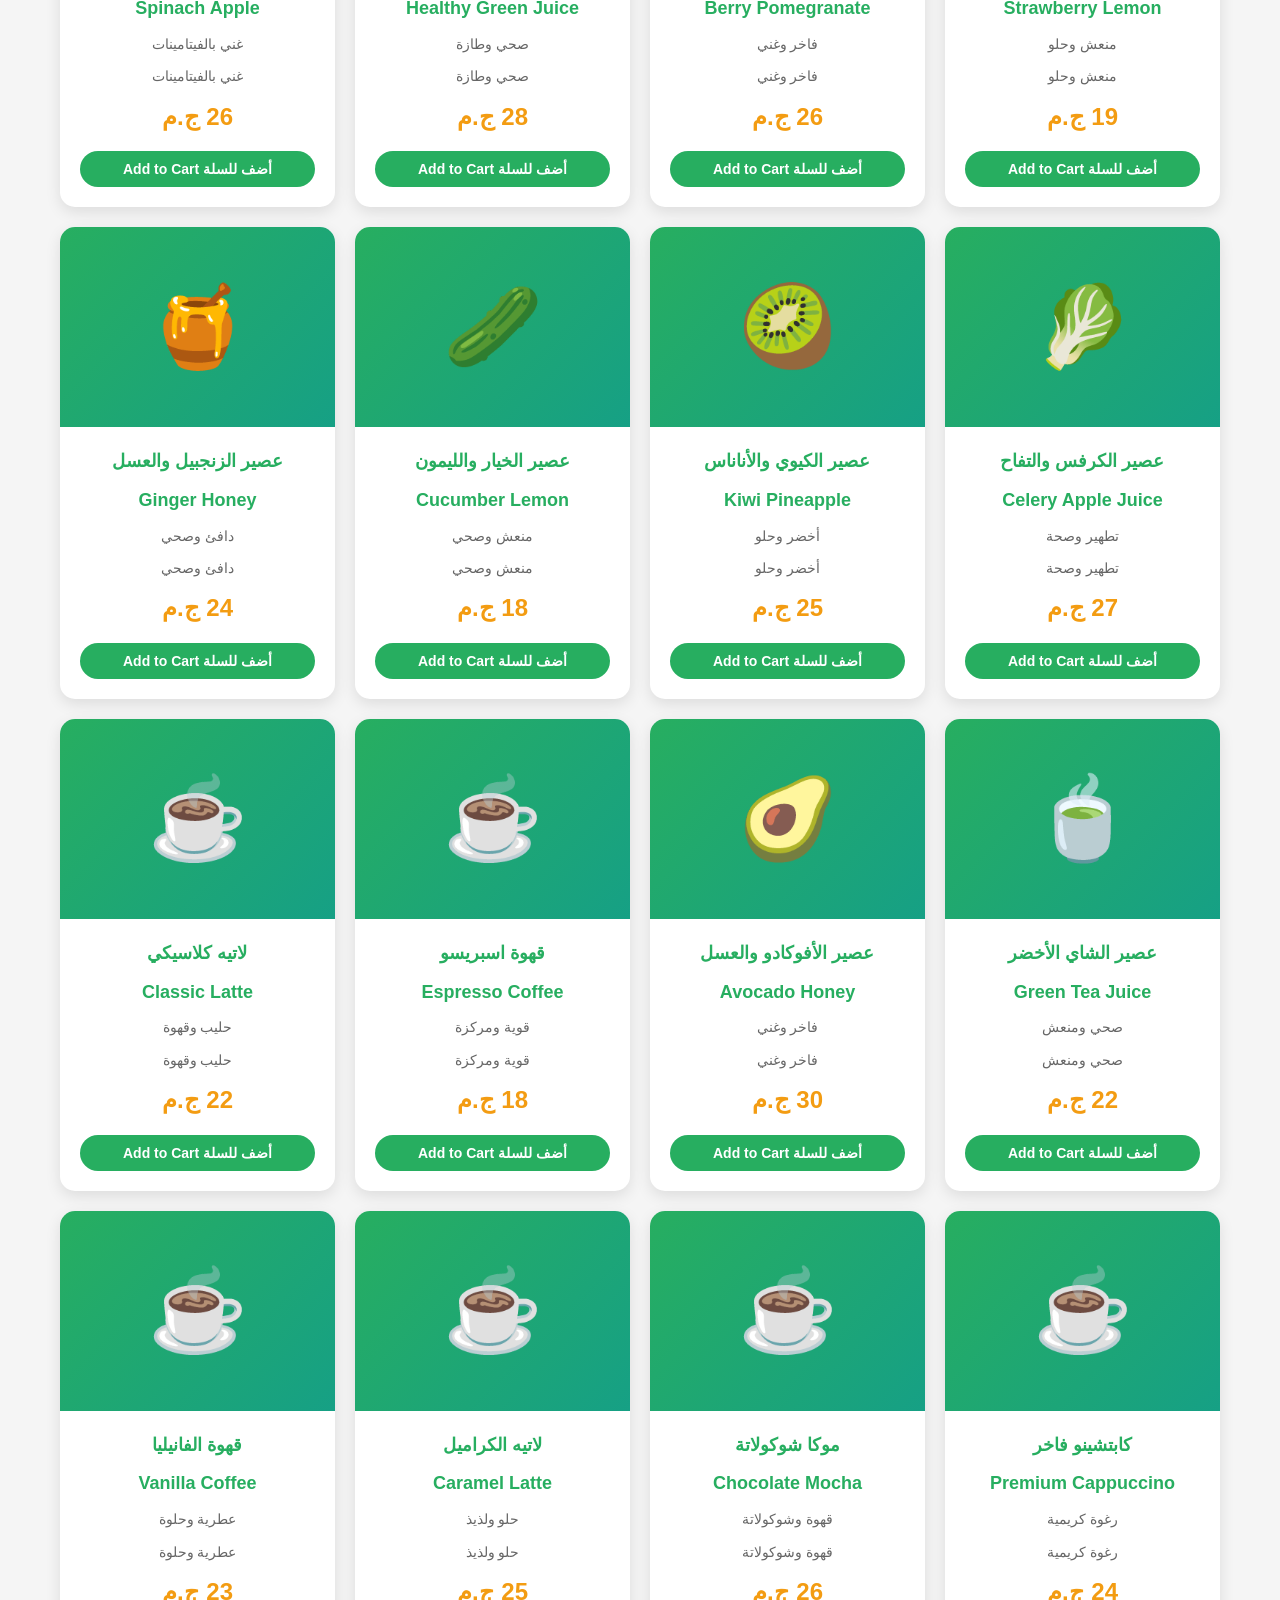
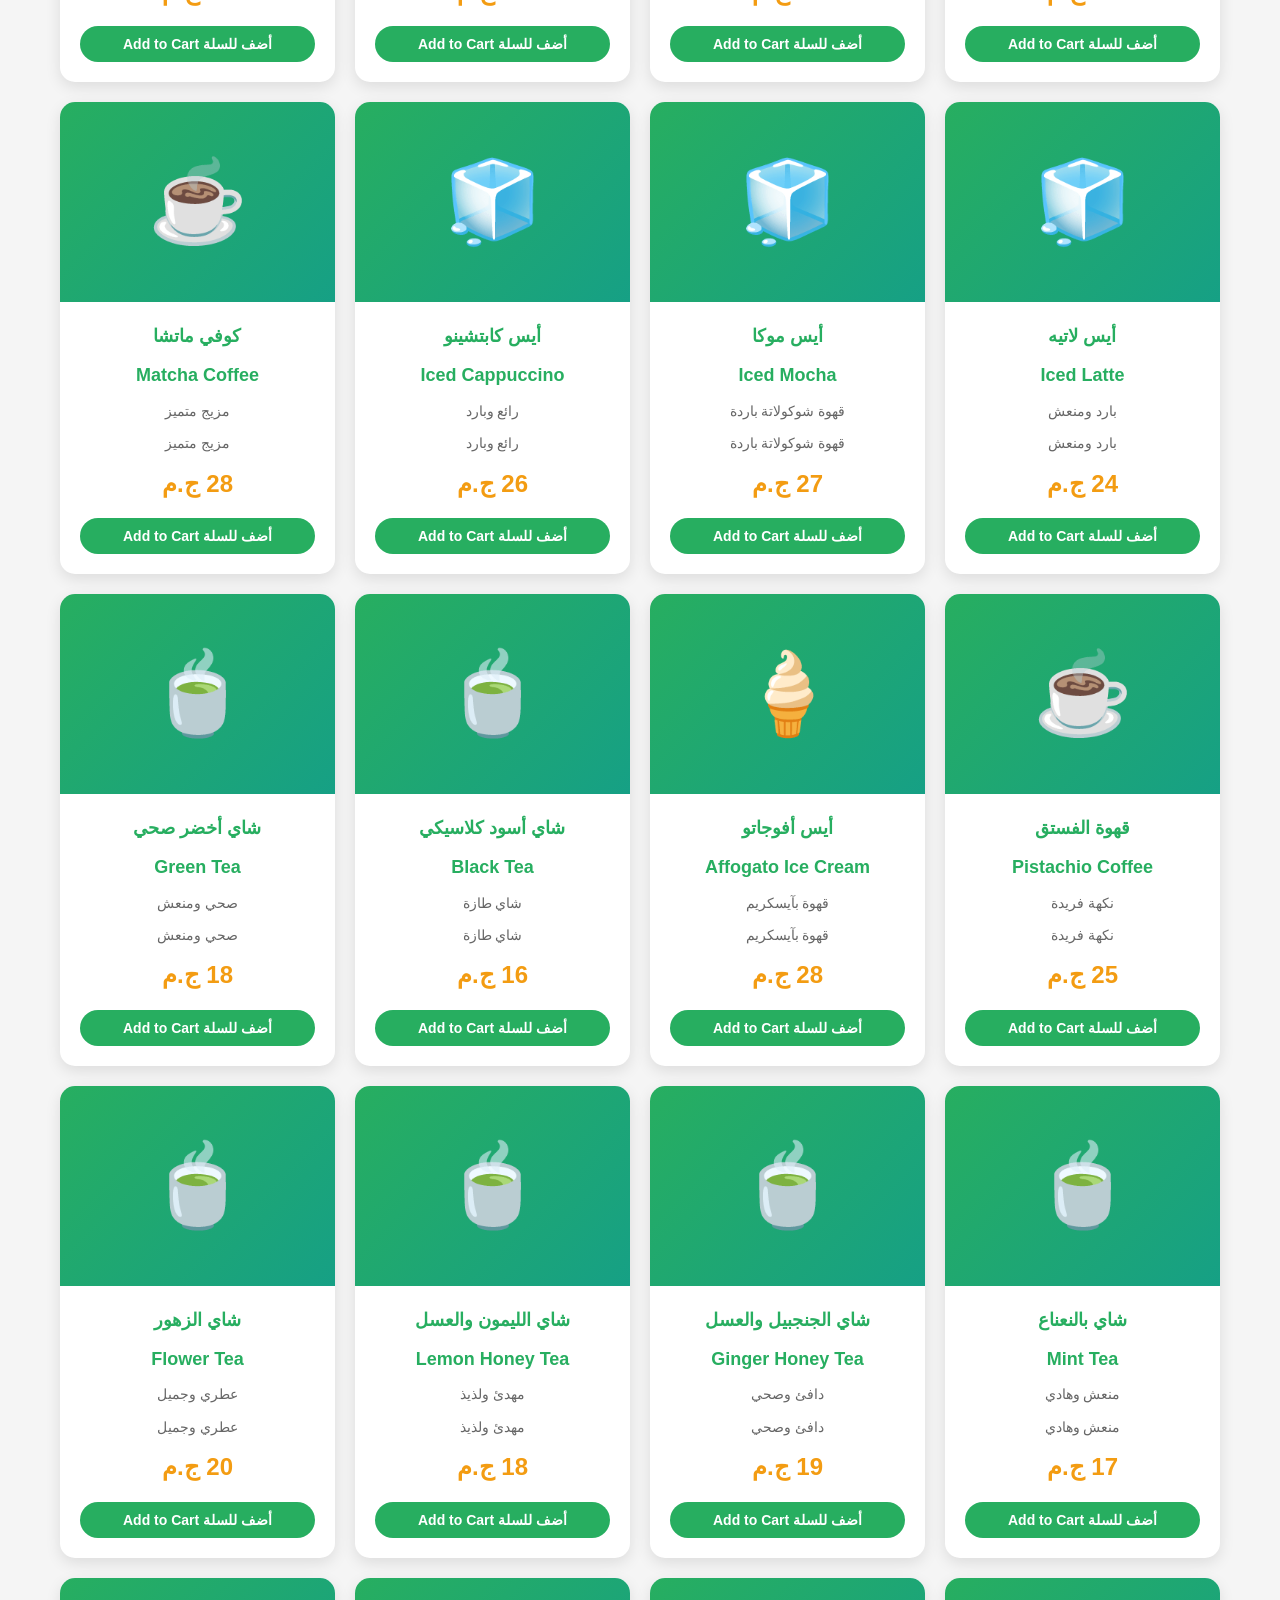
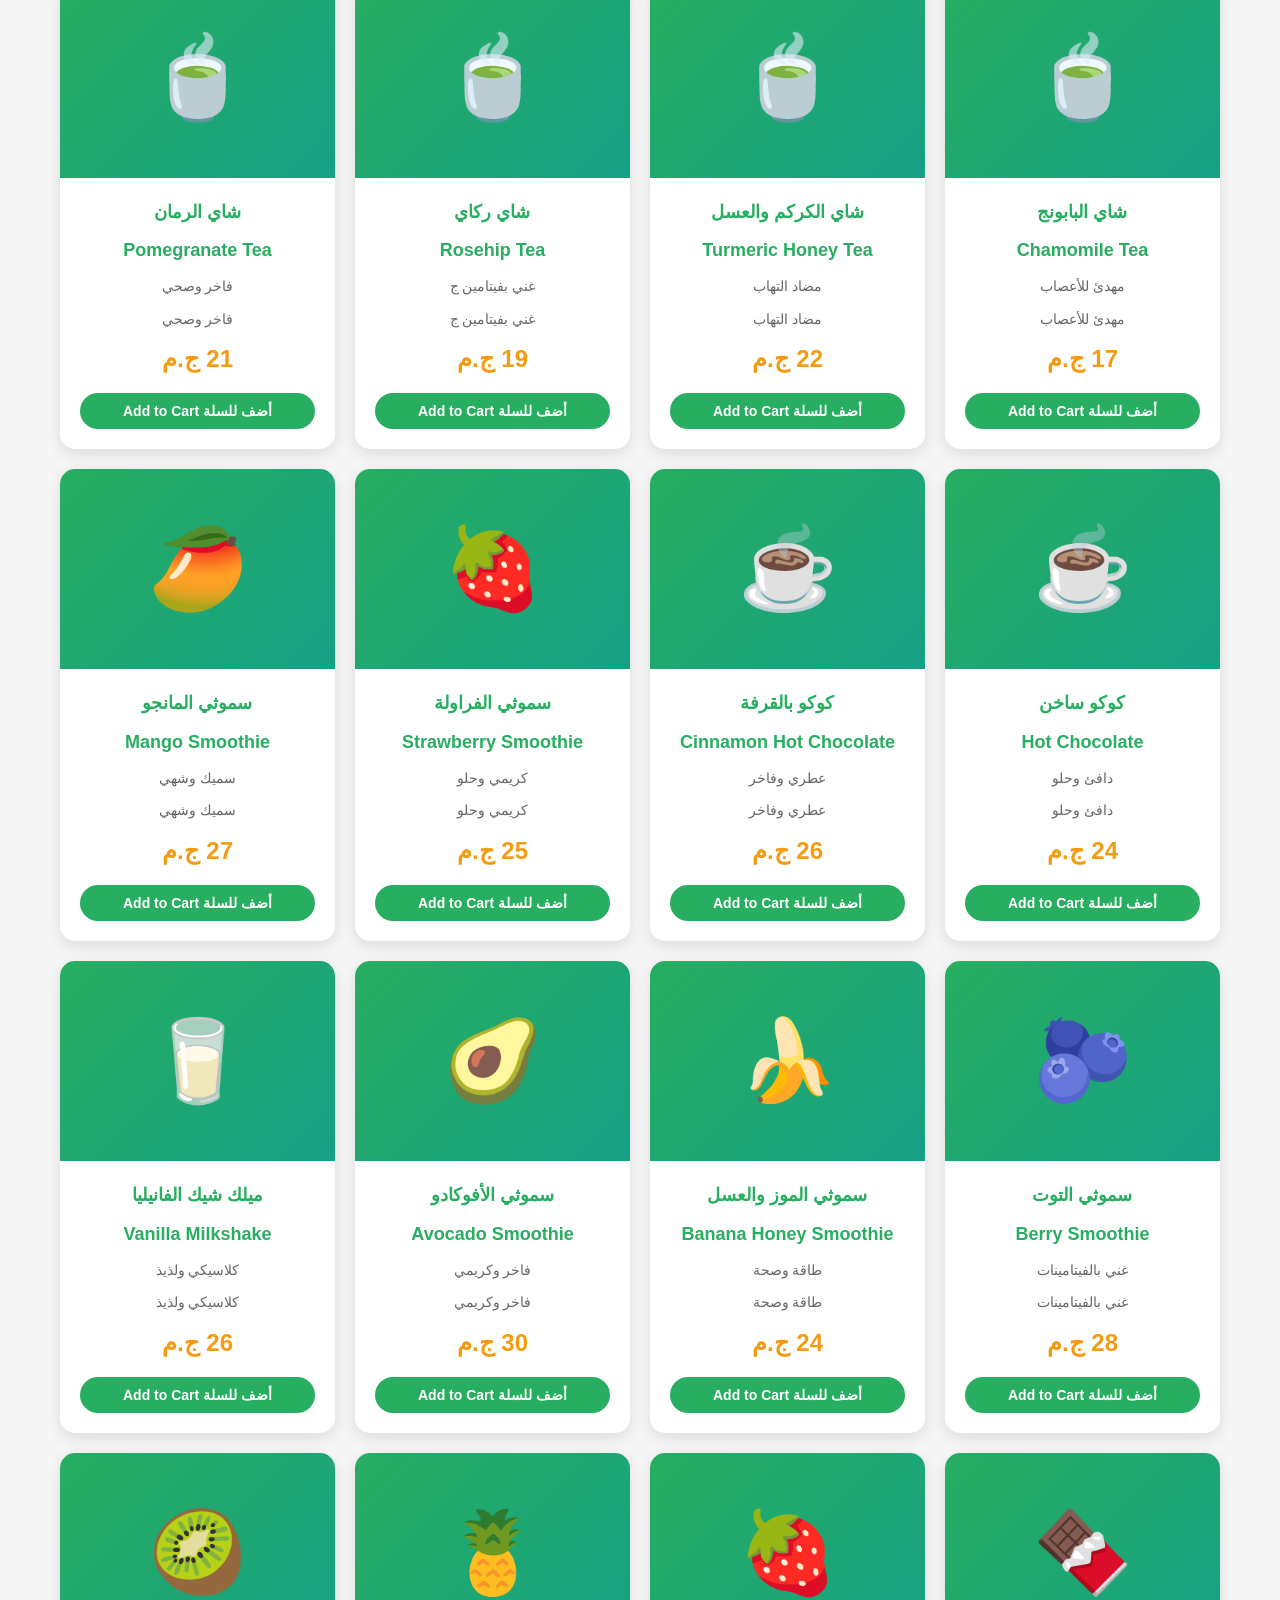
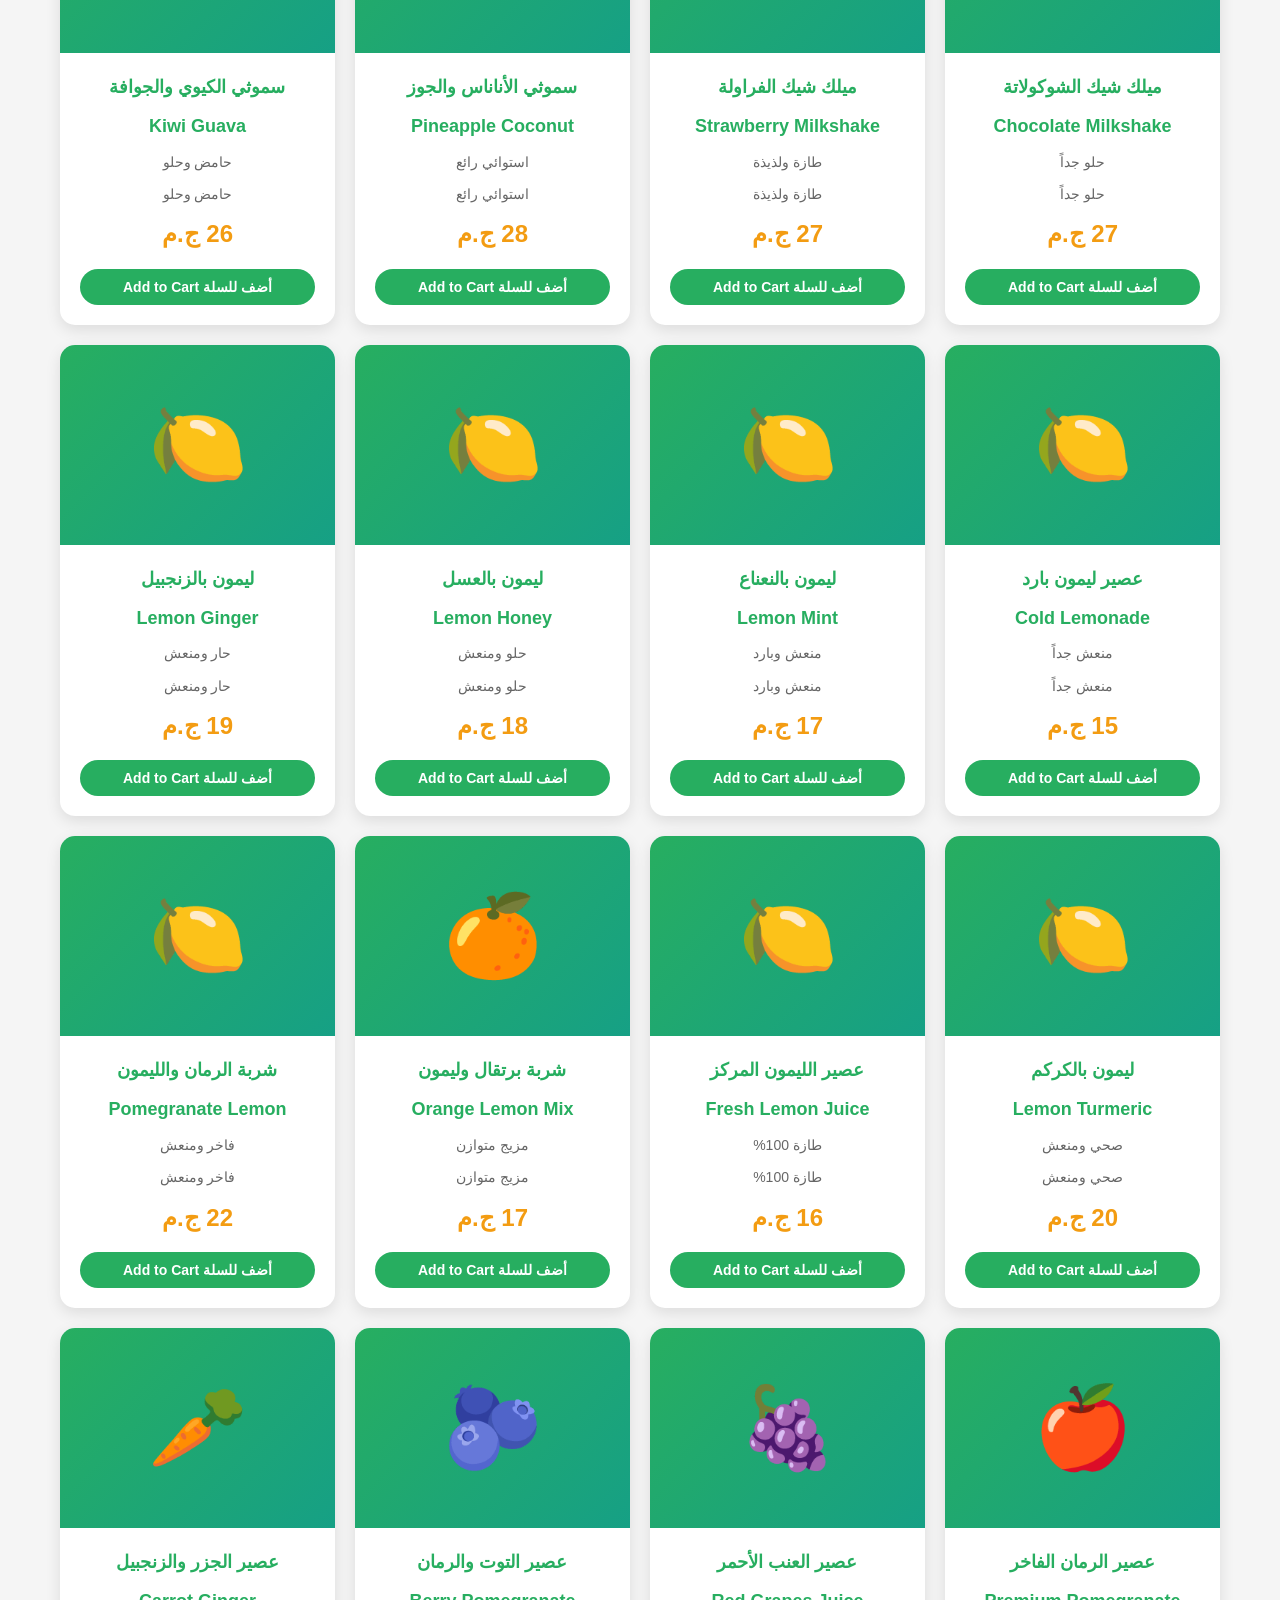
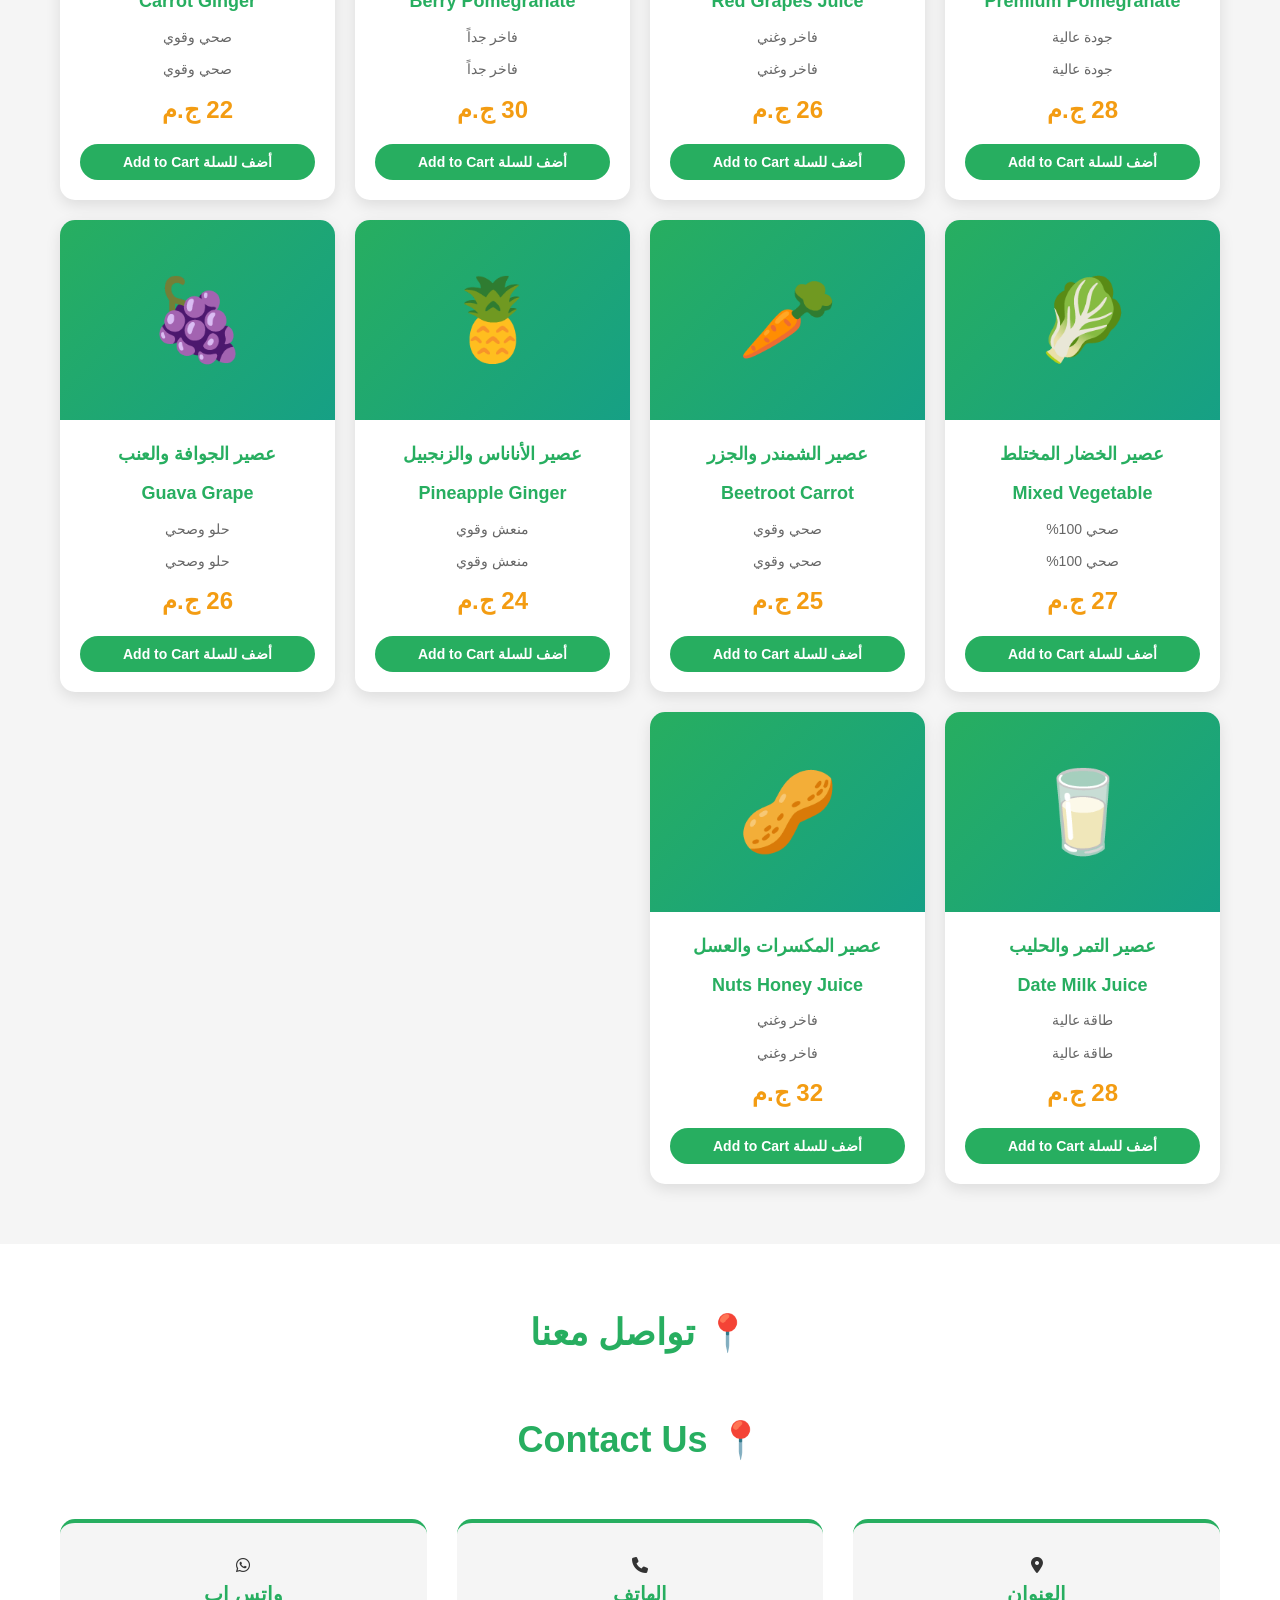
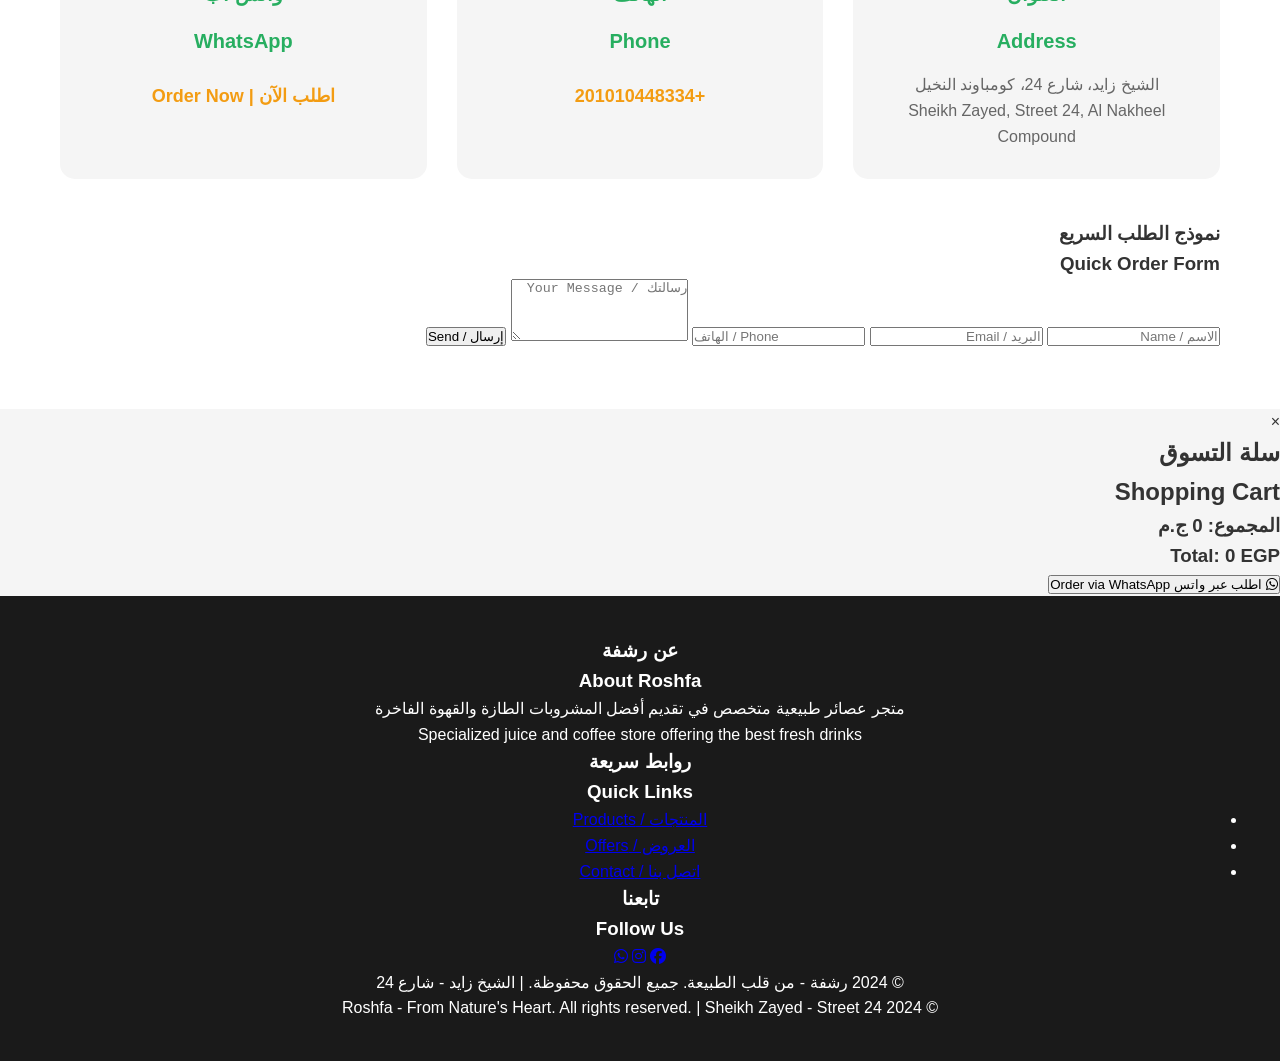
==== commit b6ab28e9: "Add: Search bar in navbar and enhanced filter section" ====
--- a/index.html
+++ b/index.html
@@ -15,6 +15,13 @@
                 <i class="fas fa-leaf"></i>
                 <h1>رشفة</h1>
             </div>
+            
+            <!-- Search Bar -->
+            <div class="search-bar">
+                <input type="text" id="search-input" placeholder="ابحث عن منتج..." class="search-input" oninput="searchProducts()">
+                <i class="fas fa-search"></i>
+            </div>
+
             <ul class="nav-links">
                 <li><a href="#home" onclick="setLanguage('ar')">العربية</a></li>
                 <li><a href="#home" onclick="setLanguage('en')">English</a></li>
@@ -83,16 +90,18 @@
             <h2 class="ar-text">🥤 المنتجات</h2>
             <h2 class="en-text">🥤 Our Products</h2>
             
-            <div class="filter-buttons">
-                <button class="filter-btn active" onclick="filterProducts('all')">الكل</button>
-                <button class="filter-btn" onclick="filterProducts('citrus')">حمضيات</button>
-                <button class="filter-btn" onclick="filterProducts('tropical')">استوائية</button>
-                <button class="filter-btn" onclick="filterProducts('berries')">التوت</button>
-                <button class="filter-btn" onclick="filterProducts('green')">أخضر</button>
-                <button class="filter-btn" onclick="filterProducts('coffee')">قهوة ☕</button>
-                <button class="filter-btn" onclick="filterProducts('hot')">ساخن 🍵</button>
-                <button class="filter-btn" onclick="filterProducts('smoothie')">سموثي</button>
-                <button class="filter-btn" onclick="filterProducts('premium')">فاخر</button>
+            <div class="filter-section">
+                <div class="filter-buttons">
+                    <button class="filter-btn active" onclick="filterProducts('all')">الكل</button>
+                    <button class="filter-btn" onclick="filterProducts('citrus')">🍊 حمضيات</button>
+                    <button class="filter-btn" onclick="filterProducts('tropical')">🥭 استوائية</button>
+                    <button class="filter-btn" onclick="filterProducts('berries')">🫐 توت</button>
+                    <button class="filter-btn" onclick="filterProducts('green')">💚 أخضر</button>
+                    <button class="filter-btn" onclick="filterProducts('coffee')">☕ قهوة</button>
+                    <button class="filter-btn" onclick="filterProducts('hot')">🍵 ساخن</button>
+                    <button class="filter-btn" onclick="filterProducts('smoothie')">🥤 سموثي</button>
+                    <button class="filter-btn" onclick="filterProducts('premium')">👑 فاخر</button>
+                </div>
             </div>
 
             <div class="products-grid" id="products-grid">
